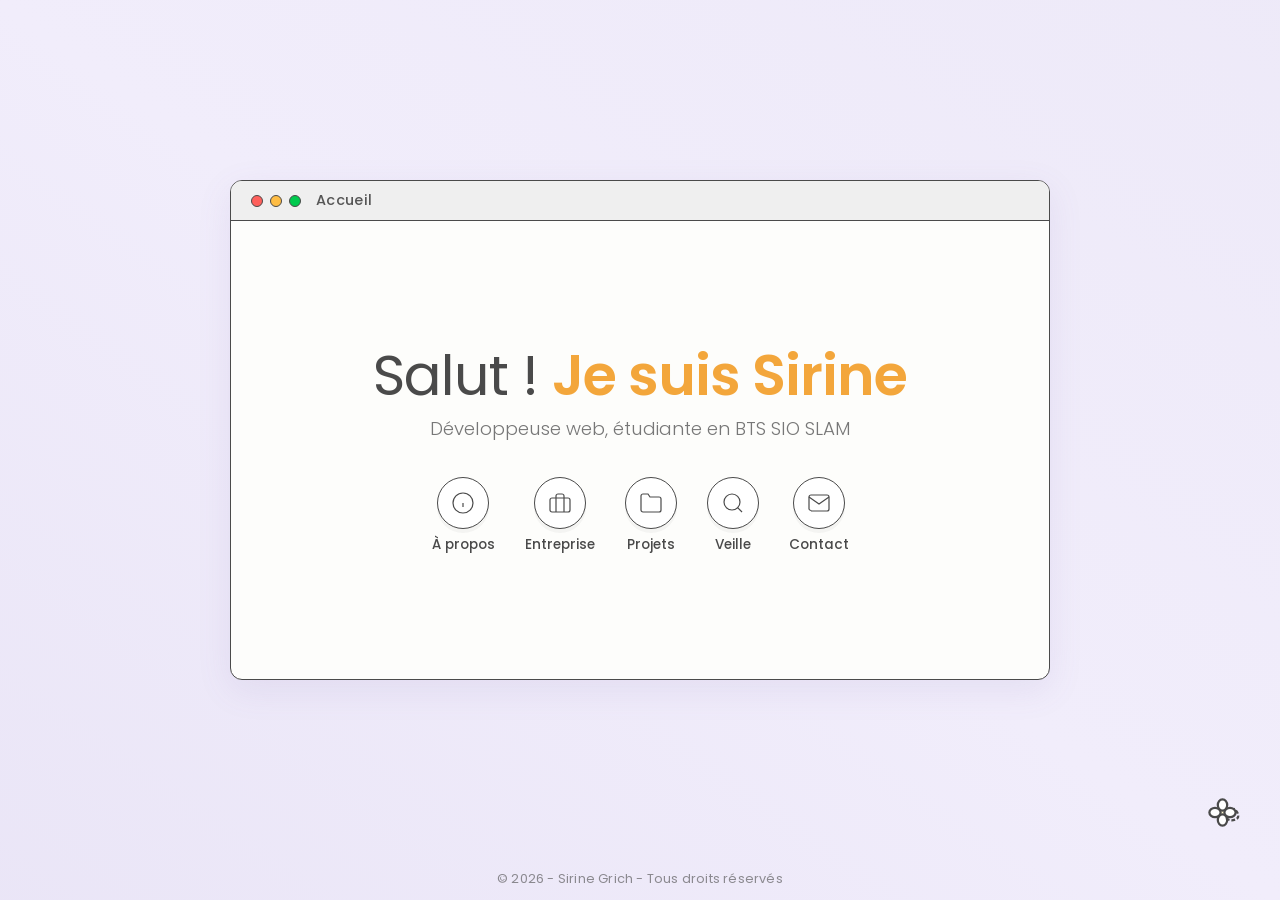
==== index.html @ 87771184 "first commit" ====
<!DOCTYPE html>
<html lang="fr">
<head>
    <meta charset="UTF-8">
    <meta name="viewport" content="width=device-width, initial-scale=1.0">
    <title>Portfolio | Sirine Grich</title>
    <link rel="stylesheet" href="style.css">
    <link rel="preconnect" href="https://fonts.googleapis.com">
    <link rel="preconnect" href="https://fonts.gstatic.com" crossorigin>
    <link href="https://fonts.googleapis.com/css2?family=Poppins:wght@300;400;500;600;700&display=swap" rel="stylesheet">
</head>
<body>

    <main class="desktop-area">
        
        <div class="macbook-window">
            
            <div class="macbook-header">
                <div class="macbook-dots">
                    <span class="dot dot-close" id="btn-close-tab" title="Fermer l'onglet"></span>
                    <span class="dot dot-minimize"></span>
                    <span class="dot dot-maximize"></span>
                </div>
                <span class="window-title" id="current-tab-title">Accueil</span>
            </div>

            <div class="window-body">
                
                <section id="content-home" class="tab-section active">
                    <div class="home-hero">
                        <h1 class="hero-main-title">Salut ! <span class="highlight">Je suis Sirine</span></h1>
                        <p class="hero-subtitle">Développeuse web, étudiante en BTS SIO SLAM</p>
                    </div>

                    <nav class="inner-menu">
                        <button class="menu-item-btn" data-tab="about" data-title="À propos">
                            <div class="icon-circle">
                                <svg viewBox="0 0 24 24" fill="none" stroke="currentColor" stroke-width="1.2"><circle cx="12" cy="12" r="10"/><line x1="12" y1="16" x2="12" y2="12"/><line x1="12" y1="8" x2="12.01" y2="8"/></svg>
                            </div>
                            <span>À propos</span>
                        </button>

                        <button class="menu-item-btn" data-tab="entreprise" data-title="Entreprise">
                            <div class="icon-circle">
                                <svg viewBox="0 0 24 24" fill="none" stroke="currentColor" stroke-width="1.2"><rect x="2" y="7" width="20" height="14" rx="2" ry="2"/><path d="M16 21V5a2 2 0 0 0-2-2h-4a2 2 0 0 0-2 2v16"/></svg>
                            </div>
                            <span>Entreprise</span>
                        </button>

                        <button class="menu-item-btn" data-tab="projets" data-title="Projets">
                            <div class="icon-circle">
                                <svg viewBox="0 0 24 24" fill="none" stroke="currentColor" stroke-width="1.2"><path d="M22 19a2 2 0 0 1-2 2H4a2 2 0 0 1-2-2V5a2 2 0 0 1 2-2h5l2 3h9a2 2 0 0 1 2 2z"/></svg>
                            </div>
                            <span>Projets</span>
                        </button>

                        <button class="menu-item-btn" data-tab="veille" data-title="Veille tech">
                            <div class="icon-circle">
                                <svg viewBox="0 0 24 24" fill="none" stroke="currentColor" stroke-width="1.2"><circle cx="11" cy="11" r="8"/><line x1="21" y1="21" x2="16.65" y2="16.65"/></svg>
                            </div>
                            <span>Veille</span>
                        </button>

                        <button class="menu-item-btn" data-tab="contact" data-title="Contact">
                            <div class="icon-circle">
                                <svg viewBox="0 0 24 24" fill="none" stroke="currentColor" stroke-width="1.2"><path d="M4 4h16c1.1 0 2 .9 2 2v12c0 1.1-.9 2-2 2H4c1.1 0-2-.9-2-2V6c0-1.1.9-2 2-2z"/><polyline points="22,6 12,13 2,6"/></svg>
                            </div>
                            <span>Contact</span>
                        </button>
                    </nav>
                </section>

                <section id="content-about" class="tab-section inner-page">
                    <div class="profile-header">
                        <div class="profile-avatar">
                            <img src="http://googleusercontent.com/image_collection/image_retrieval/6114319242508135783" alt="Sirine Grich">
                        </div>
                        <div class="profile-meta">
                            <h2 class="profile-name"><span class="highlight">Sirine</span> Grich</h2>
                            <p class="job-title">Développeuse web en alternance</p>
                            <p class="meta-info">Lyon, France</p>
                        </div>
                    </div>
                    
                    <div class="profile-text">
                        <p>Je prépare actuellement mon BTS SIO option SLAM (Solutions Logicielles et Applications Métiers). Passionnée par le développement et le design épuré, j'aime concevoir des applications web claires, modernes et performantes.</p>
                        <br>
                        <p>Depuis un an, je combine rigueur technique et créativité pour répondre aux besoins numériques de mon entreprise d'accueil, dans laquelle je développe des blocs de code sur-mesure via WordPress.</p>
                    </div>
                </section>

                <section id="content-entreprise" class="tab-section inner-page">
                    <h2>SIET Déménagement</h2>
                    <p class="meta-info">PME spécialisée dans le transport et la logistique</p>
                    <div class="custom-block">
                        <strong>Mon rôle au pôle informatique :</strong>
                        <p>Intégration au sein de l'équipe technique pour le développement, la maintenance et l'optimisation des applications internes et des plateformes web de l'entreprise.</p>
                    </div>
                </section>

                <section id="content-projets" class="tab-section inner-page">
                    <h2>Mes réalisations</h2>
                    <article class="project-box">
                        <div class="project-title-row">
                           <h3>Refonte du site institutionnel</h3>
                           <span class="loc">SIET Déménagement</span>
                        </div>
                        <div class="tags">
                            <span>WordPress</span><span>Elementor</span><span>PHP</span><span>Custom code</span>
                        </div>
                        <p>Conception et intégration de blocs de code personnalisés pour étendre les fonctionnalités d'Elementor gratuit. Utilisation de l'IA pour optimiser le refactoring des scripts PHP/CSS.</p>
                    </article>
                </section>

                <section id="content-veille" class="tab-section inner-page">
                    <h2>Veille technologique</h2>
                    <div class="custom-block">
                        <h3>L'intelligence artificielle dans le dev logiciel</h3>
                        <p>Analyse de l'impact des assistants de code IA sur les flux de travail des développeurs (génération de blocs de code, détection de bugs et automatisation des tâches répétitives).</p>
                    </div>
                </section>

                <section id="content-contact" class="tab-section inner-page">
                    <h2>Documents & Contact</h2>
                    <div class="project-box">
                        <p>Document officiel requis pour l'épreuve E4 du BTS :</p>
                        <a href="tableau-de-synthese-E4.pdf" download class="btn-dl">Télécharger le tableau de synthèse (PDF)</a>
                    </div>
                    <div class="footer-links">
                        <a href="https://linkedin.com" target="_blank">LinkedIn</a>
                        <a href="https://github.com" target="_blank">GitHub</a>
                        <a href="mailto:ton.email@exemple.com">Email</a>
                    </div>
                </section>

            </div>
        </div>

        <div class="flower-mascot">
            <svg viewBox="0 0 24 24" fill="none" stroke="#4A4A4A" stroke-width="1.2">
                <circle cx="12" cy="12" r="3" fill="#FFF8D1" />
                <path d="M12 5c-1.5 0-2.5 1.5-2.5 3s1 3 2.5 3 2.5-1.5 2.5-3-1-3-2.5-3z" fill="#FFF"/>
                <path d="M12 19c-1.5 0-2.5-1.5-2.5-3s1-3 2.5-3 2.5 1.5 2.5 3-1 3-2.5 3z" fill="#FFF"/>
                <path d="M5 12c0-1.5 1.5-2.5 3-2.5s3 1 3 2.5-1.5 2.5-3 2.5-3-1-3-2.5z" fill="#FFF"/>
                <path d="M19 12c0-1.5-1.5-2.5-3-2.5s-3 1-3 2.5 1.5 2.5 3 2.5 3-1 3-2.5z" fill="#FFF"/>
                <path d="M14 15c2 2 5 1 6 0s0-4-2-5" stroke-dasharray="2 1"/>
            </svg>
        </div>

    </main>

    <footer class="site-footer">
        <p>&copy; 2026 - Sirine Grich - Tous droits réservés</p>
    </footer>

    <script>
        // Clic sur les icônes du menu (Ouvrir un onglet)
        document.querySelectorAll('.menu-item-btn').forEach(button => {
            button.addEventListener('click', () => {
                const tabId = button.getAttribute('data-tab');
                const tabTitle = button.getAttribute('data-title');
                
                document.querySelectorAll('.tab-section').forEach(s => s.classList.remove('active'));
                document.getElementById(`content-${tabId}`).classList.add('active');
                
                document.getElementById('current-tab-title').textContent = tabTitle;
            });
        });

        // Clic sur le bouton ROUGE MacBook (Fermer l'onglet et retourner à l'accueil)
        document.getElementById('btn-close-tab').addEventListener('click', () => {
            document.querySelectorAll('.tab-section').forEach(s => s.classList.remove('active'));
            document.getElementById('content-home').classList.add('active');
            document.getElementById('current-tab-title').textContent = "Accueil";
        });
    </script>
</body>
</html>
---- style.css ----
/* ==========================================================================
   DESIGN SYSTEM : FOND ANIMÉ, POPPINS & MACBOOK WINDOW
   ========================================================================== */
:root {
    --wave-stop-1: #E3DFF2;
    --wave-stop-2: #ECE8F7;
    --wave-stop-3: #F1EDFB;
    --wave-stop-4: #DCD6EE;
    
    --line-thin: #4A4A4A;       
    --bg-window: #FDFDFB;       
    --highlight-orange: #F3A63B;
    --hover-circle: #F5F1FD;    
    
    --pastel-green: #E2F0D9;
    --pastel-yellow: #FFF9DC;

    --font-global: 'Poppins', sans-serif;
}

* {
    margin: 0;
    padding: 0;
    box-sizing: border-box;
}

html, body {
    width: 100%;
    height: 100%;
    overflow: hidden;
    font-family: var(--font-global);
    color: var(--line-thin);
    -webkit-font-smoothing: antialiased;
    
    background: linear-gradient(215deg, var(--wave-stop-1) 0%, var(--wave-stop-2) 25%, var(--wave-stop-3) 50%, var(--wave-stop-4) 100%);
    background-size: 300% 300%;
    animation: waveMovement 15s ease infinite;
}

@keyframes waveMovement {
    0% { background-position: 0% 50%; }
    50% { background-position: 100% 50%; }
    100% { background-position: 0% 50%; }
}

.desktop-area {
    width: 100%;
    height: calc(100% - 40px);
    display: flex;
    justify-content: center;
    align-items: center;
    padding: 20px;
    position: relative;
}

/* ==========================================================================
   FENÊTRE MACBOOK
   ========================================================================== */
.macbook-window {
    background-color: var(--bg-window);
    border: 1.5px solid var(--line-thin);
    border-radius: 12px;
    box-shadow: 0px 10px 35px rgba(115, 102, 163, 0.1);
    width: 100%;
    max-width: 820px; 
    height: 500px;     
    display: flex;
    flex-direction: column;
    overflow: hidden;
}

.macbook-header {
    background-color: #EFEFEF;
    border-bottom: 1.5px solid var(--line-thin);
    padding: 10px 20px;
    display: flex;
    align-items: center;
    height: 40px;
    gap: 15px; /* Sépare les points du titre */
}

/* Les fameux boutons MacBook */
.macbook-dots {
    display: flex;
    gap: 7px;
}

.dot {
    width: 12px;
    height: 12px;
    border-radius: 50%;
    border: 1px solid var(--line-thin);
}

.dot-close { 
    background-color: #FF605C; 
    cursor: pointer; /* Curseur clic pour indiquer que ça ferme l'onglet */
}
.dot-close:hover {
    filter: brightness(0.8);
}
.dot-minimize { background-color: #FFBD44; }
.dot-maximize { background-color: #00CA4E; }

.window-title {
    font-size: 0.9rem;
    font-weight: 500;
    color: #555555;
    letter-spacing: 0.3px;
}

.window-body {
    flex: 1;
    position: relative;
    overflow: hidden;
}

/* ==========================================================================
   ÉCRAN D'ACCUEIL
   ========================================================================== */
#content-home {
    flex-direction: column;
    justify-content: center;
    align-items: center;
    height: 100%;
    padding: 40px; 
    text-align: center;
}

.home-hero { margin-bottom: 35px; }

.hero-main-title {
    font-size: 3.5rem; 
    font-weight: 400;
    letter-spacing: -1px;
    line-height: 1.1;
    color: var(--line-thin);
}

.highlight {
    color: var(--highlight-orange); 
    font-weight: 600;
}

.hero-subtitle {
    font-size: 1.15rem; 
    color: #777777;
    font-weight: 300;
    margin-top: 8px;
}

.inner-menu {
    display: flex;
    gap: 30px;
}

.menu-item-btn {
    background: none;
    border: none;
    cursor: pointer;
    display: flex;
    flex-direction: column;
    align-items: center;
    color: var(--line-thin);
    font-family: var(--font-global);
    font-size: 0.85rem;
    font-weight: 500;
}

.icon-circle {
    width: 52px;
    height: 52px;
    border-radius: 50%;
    border: 1.5px solid var(--line-thin);
    display: flex;
    align-items: center;
    justify-content: center;
    margin-bottom: 6px;
    background-color: #ffffff;
    box-shadow: 0px 4px 0px rgba(80, 80, 80, 0.05);
    transition: all 0.2s cubic-bezier(0.4, 0, 0.2, 1);
}

.menu-item-btn svg {
    width: 24px;
    height: 24px;
}

.menu-item-btn:hover .icon-circle {
    background-color: var(--hover-circle);
    transform: translateY(-4px);
    box-shadow: 0px 6px 0px rgba(114, 102, 163, 0.15);
}

/* ==========================================================================
   PAGES INTERNES ET SCROLLBAR
   ========================================================================== */
.inner-page {
    width: 100%;
    height: 100%;
    padding: 35px 40px;
    
    /* Permet de scroller le contenu */
    overflow-y: auto; 
    
    /* Design de la petite barre de scroll (Firefox) */
    scrollbar-width: thin;
    scrollbar-color: #C1C1C1 transparent;
}

/* Design de la petite barre de scroll (Chrome/Edge/Safari) */
.inner-page::-webkit-scrollbar {
    width: 6px;
}
.inner-page::-webkit-scrollbar-track {
    background: transparent;
}
.inner-page::-webkit-scrollbar-thumb {
    background-color: #C1C1C1;
    border-radius: 10px;
}

/* Typographie interne */
.inner-page h2 {
    font-size: 1.5rem;
    font-weight: 600;
    margin-bottom: 15px;
    letter-spacing: -0.5px;
}

.inner-page p {
    font-size: 0.95rem;
    line-height: 1.6;
    color: var(--line-thin);
}

/* ==========================================================================
   NOUVEAU DESIGN : SECTION "À PROPOS" (Photo + Texte)
   ========================================================================== */
.profile-header {
    display: flex;
    align-items: center;
    gap: 25px;
    margin-bottom: 25px;
}

/* L'avatar parfaitement rond sans bordure blanche */
.profile-avatar {
    width: 110px;
    height: 110px;
    border-radius: 50%;
    border: 1.5px solid var(--line-thin);
    overflow: hidden; /* Coupe tout ce qui dépasse du cercle */
    flex-shrink: 0;
    background-color: var(--bg-window);
}

.profile-avatar img {
    width: 100%;
    height: 100%;
    object-fit: cover; /* L'image remplit tout le cercle, adieu le blanc ! */
    display: block;
}

.profile-name {
    font-size: 1.8rem;
    font-weight: 500;
    color: var(--line-thin); /* Nom en gris */
    margin-bottom: 2px;
}

.profile-name .highlight {
    color: var(--highlight-orange); /* Prénom en orange */
    font-weight: 600;
}

.job-title {
    font-size: 1.05rem;
    font-weight: 500;
    color: var(--line-thin);
}

.meta-info {
    font-size: 0.9rem;
    color: #888888;
}

/* ==========================================================================
   STYLES DES BLOCS ET PROJETS
   ========================================================================== */
.custom-block {
    border: 1.5px solid var(--line-thin);
    border-radius: 8px;
    padding: 15px;
    background-color: var(--pastel-green);
    margin-top: 15px;
}

.project-box {
    border: 1.5px solid var(--line-thin);
    border-radius: 8px;
    padding: 20px;
    background-color: #ffffff;
    margin-top: 15px;
}

.project-title-row {
    display: flex;
    justify-content: space-between;
    font-weight: 600;
    margin-bottom: 8px;
}

.tags {
    margin-bottom: 12px;
}

.tags span {
    display: inline-block;
    font-size: 0.75rem;
    background-color: #F0F0F0;
    border: 1px solid var(--line-thin);
    padding: 2px 8px;
    border-radius: 4px;
    margin-right: 6px;
}

.btn-dl {
    display: inline-block;
    text-decoration: none;
    font-size: 0.85rem;
    font-weight: 600;
    color: var(--line-thin);
    background-color: var(--pastel-yellow);
    border: 1.5px solid var(--line-thin);
    padding: 10px 20px;
    border-radius: 8px;
    margin-top: 15px;
}

.footer-links {
    margin-top: 30px;
    display: flex;
    gap: 20px;
}

.footer-links a {
    color: var(--line-thin);
    font-size: 0.9rem;
}

/* ==========================================================================
   MASCOTTE FLOWER ANIMÉE
   ========================================================================== */
.flower-mascot {
    position: absolute;
    bottom: 25px;
    right: 35px;
    width: 45px;
    height: 45px;
    animation: floatMascot 3s ease-in-out infinite;
}

@keyframes floatMascot {
    0% { transform: translateY(0px); }
    50% { transform: translateY(-6px); }
    100% { transform: translateY(0px); }
}

/* ==========================================================================
   FOOTER LÉGAL DISCRET
   ========================================================================== */
.site-footer {
    position: absolute;
    bottom: 12px;
    width: 100%;
    text-align: center;
    font-size: 0.8rem;
    font-weight: 400;
    letter-spacing: 0.2px;
    color: var(--line-thin);
    opacity: 0.6;
}

/* ==========================================================================
   GESTION DES ONGLETS ACTIFS
   ========================================================================== */
.tab-section {
    display: none !important; 
}
.inner-page.active {
    display: block !important; 
}
#content-home.active {
    display: flex !important; 
}
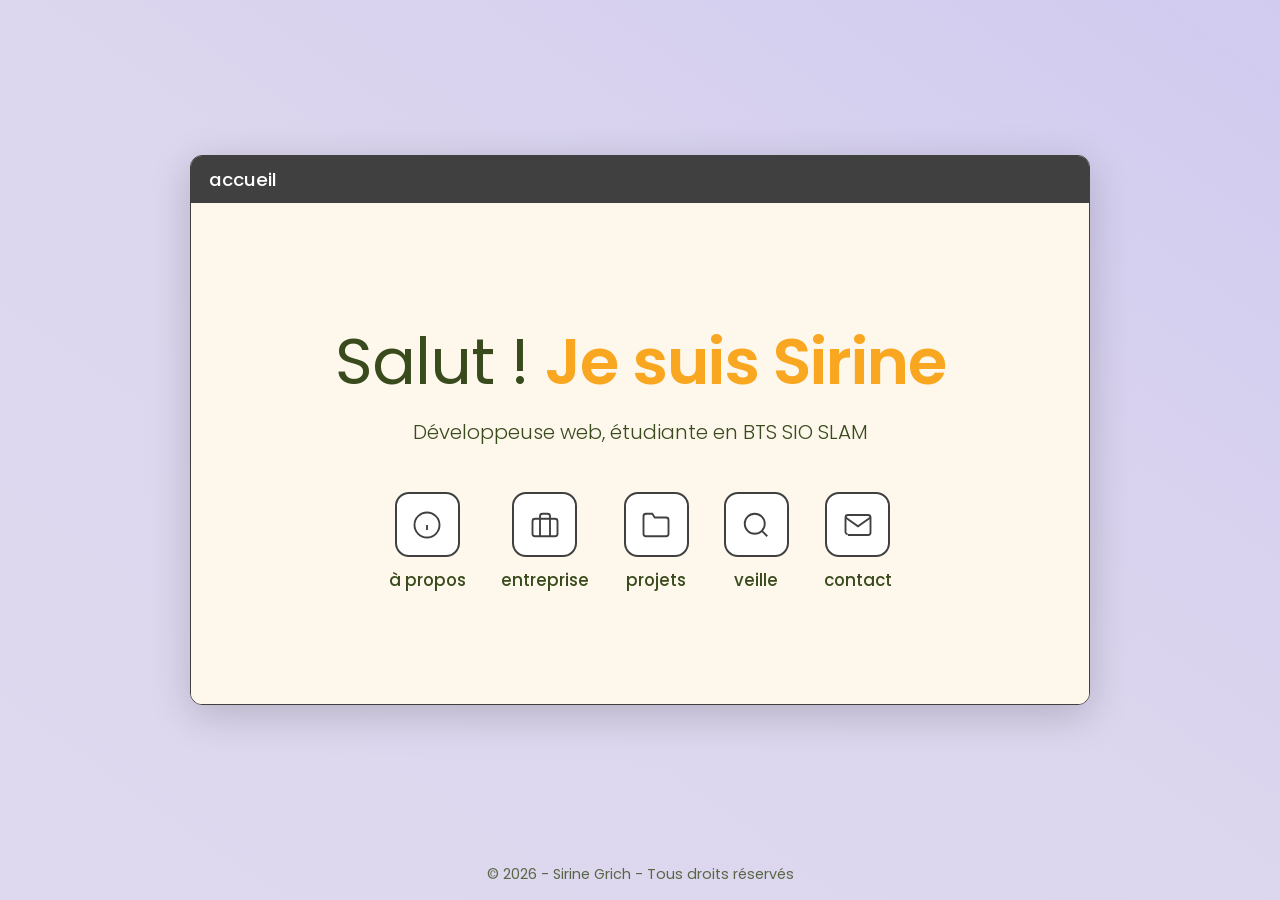
==== commit c51501c5: "Mise à jour de la veille, des projets et de la page à propos" ====
--- a/index.html
+++ b/index.html
@@ -13,138 +13,262 @@
 
     <main class="desktop-area">
         
-        <div class="macbook-window">
+        <div class="os-window home-window">
+            <div class="os-header">
+                <span class="window-title">accueil</span>
+            </div>
             
-            <div class="macbook-header">
-                <div class="macbook-dots">
-                    <span class="dot dot-close" id="btn-close-tab" title="Fermer l'onglet"></span>
-                    <span class="dot dot-minimize"></span>
-                    <span class="dot dot-maximize"></span>
-                </div>
-                <span class="window-title" id="current-tab-title">Accueil</span>
-            </div>
-
-            <div class="window-body">
-                
-                <section id="content-home" class="tab-section active">
-                    <div class="home-hero">
-                        <h1 class="hero-main-title">Salut ! <span class="highlight">Je suis Sirine</span></h1>
-                        <p class="hero-subtitle">Développeuse web, étudiante en BTS SIO SLAM</p>
-                    </div>
-
-                    <nav class="inner-menu">
-                        <button class="menu-item-btn" data-tab="about" data-title="À propos">
-                            <div class="icon-circle">
-                                <svg viewBox="0 0 24 24" fill="none" stroke="currentColor" stroke-width="1.2"><circle cx="12" cy="12" r="10"/><line x1="12" y1="16" x2="12" y2="12"/><line x1="12" y1="8" x2="12.01" y2="8"/></svg>
+            <div class="window-body home-body">
+                <div class="home-hero">
+                    <h1 class="hero-main-title">Salut ! <span class="highlight">Je suis Sirine</span></h1>
+                    <p class="hero-subtitle">Développeuse web, étudiante en BTS SIO SLAM</p>
+                </div>
+
+                <nav class="inner-menu">
+                    <button class="menu-item-btn" data-target="window-about">
+                        <div class="icon-circle">
+                            <svg viewBox="0 0 24 24" fill="none" stroke="currentColor" stroke-width="1.5"><circle cx="12" cy="12" r="10"/><line x1="12" y1="16" x2="12" y2="12"/><line x1="12" y1="8" x2="12.01" y2="8"/></svg>
+                        </div>
+                        <span>à propos</span>
+                    </button>
+                    <button class="menu-item-btn" data-target="window-entreprise">
+                        <div class="icon-circle">
+                            <svg viewBox="0 0 24 24" fill="none" stroke="currentColor" stroke-width="1.5"><rect x="2" y="7" width="20" height="14" rx="2" ry="2"/><path d="M16 21V5a2 2 0 0 0-2-2h-4a2 2 0 0 0-2 2v16"/></svg>
+                        </div>
+                        <span>entreprise</span>
+                    </button>
+                    <button class="menu-item-btn" data-target="window-projets">
+                        <div class="icon-circle">
+                            <svg viewBox="0 0 24 24" fill="none" stroke="currentColor" stroke-width="1.5"><path d="M22 19a2 2 0 0 1-2 2H4a2 2 0 0 1-2-2V5a2 2 0 0 1 2-2h5l2 3h9a2 2 0 0 1 2 2z"/></svg>
+                        </div>
+                        <span>projets</span>
+                    </button>
+                    <button class="menu-item-btn" data-target="window-veille">
+                        <div class="icon-circle">
+                            <svg viewBox="0 0 24 24" fill="none" stroke="currentColor" stroke-width="1.5"><circle cx="11" cy="11" r="8"/><line x1="21" y1="21" x2="16.65" y2="16.65"/></svg>
+                        </div>
+                        <span>veille</span>
+                    </button>
+                    <button class="menu-item-btn" data-target="window-contact">
+                        <div class="icon-circle">
+                            <svg viewBox="0 0 24 24" fill="none" stroke="currentColor" stroke-width="1.5"><path d="M4 4h16c1.1 0 2 .9 2 2v12c0 1.1-.9 2-2 2H4c1.1 0-2-.9-2-2V6c0-1.1.9-2 2-2z"/><polyline points="22,6 12,13 2,6"/></svg>
+                        </div>
+                        <span>contact</span>
+                    </button>
+                </nav>
+            </div>
+        </div>
+
+        <div class="os-window popup-window" id="window-about">
+            <div class="os-header">
+                <span class="window-title">à propos</span>
+                <span class="btn-close">[x]</span>
+            </div>
+            <div class="window-body inner-page">
+                <div class="about-layout">
+                    <div class="profile-meta">
+                        <h2 class="profile-name"><span class="highlight">Sirine Grich</span></h2>
+                        <p class="job-title">Développeuse web en alternance</p>
+                        <p class="meta-info">SIET Déménagement</p>
+                    </div>
+                </div>
+                
+                <div class="profile-text">
+                    <p>Je suis actuellement en BTS SIO (Solutions Logicielles et Applications Métiers) option SLAM. Passionnée par le développement et le design épuré, j'aime concevoir des applications web claires, modernes et performantes. Depuis un an, je combine rigueur technique et créativité pour répondre aux besoins numériques de mon entreprise d'accueil. J'accompagne la digitalisation de leurs services en créant des interfaces intuitives et en optimisant leur architecture système, avec l'ambition de fournir des outils toujours plus fiables aux utilisateurs.</p>
+                </div>
+
+                <div class="parcours-section">
+                    <h3>Mon parcours</h3>
+                    <ul class="timeline">
+                        <li>
+                            <span class="date">Sept. 2025</span>
+                            <div class="details">
+                                <strong>BTS SIO option SLAM</strong>
+                                <span>Nexa Campus Lyon | Ecole tech et digital</span>
                             </div>
-                            <span>À propos</span>
-                        </button>
-
-                        <button class="menu-item-btn" data-tab="entreprise" data-title="Entreprise">
-                            <div class="icon-circle">
-                                <svg viewBox="0 0 24 24" fill="none" stroke="currentColor" stroke-width="1.2"><rect x="2" y="7" width="20" height="14" rx="2" ry="2"/><path d="M16 21V5a2 2 0 0 0-2-2h-4a2 2 0 0 0-2 2v16"/></svg>
+                        </li>
+                        <li>
+                            <span class="date">2020 - 2024</span>
+                            <div class="details">
+                                <strong>Licence droit (L2)</strong>
+                                <span>Université Jean-Moulin Lyon 3</span>
                             </div>
-                            <span>Entreprise</span>
-                        </button>
-
-                        <button class="menu-item-btn" data-tab="projets" data-title="Projets">
-                            <div class="icon-circle">
-                                <svg viewBox="0 0 24 24" fill="none" stroke="currentColor" stroke-width="1.2"><path d="M22 19a2 2 0 0 1-2 2H4a2 2 0 0 1-2-2V5a2 2 0 0 1 2-2h5l2 3h9a2 2 0 0 1 2 2z"/></svg>
+                        </li>
+                        <li>
+                            <span class="date">2019 - 2020</span>
+                            <div class="details">
+                                <strong>Licence biologie (L1)</strong>
+                                <span>Université Claude Bernard Lyon 1</span>
                             </div>
-                            <span>Projets</span>
-                        </button>
-
-                        <button class="menu-item-btn" data-tab="veille" data-title="Veille tech">
-                            <div class="icon-circle">
-                                <svg viewBox="0 0 24 24" fill="none" stroke="currentColor" stroke-width="1.2"><circle cx="11" cy="11" r="8"/><line x1="21" y1="21" x2="16.65" y2="16.65"/></svg>
+                        </li>
+                        <li>
+                            <span class="date">2019</span>
+                            <div class="details">
+                                <strong>Baccalauréat scientifique option SVT</strong>
+                                <span>Lycée Lacassagne</span>
                             </div>
-                            <span>Veille</span>
-                        </button>
-
-                        <button class="menu-item-btn" data-tab="contact" data-title="Contact">
-                            <div class="icon-circle">
-                                <svg viewBox="0 0 24 24" fill="none" stroke="currentColor" stroke-width="1.2"><path d="M4 4h16c1.1 0 2 .9 2 2v12c0 1.1-.9 2-2 2H4c1.1 0-2-.9-2-2V6c0-1.1.9-2 2-2z"/><polyline points="22,6 12,13 2,6"/></svg>
-                            </div>
-                            <span>Contact</span>
-                        </button>
-                    </nav>
-                </section>
-
-                <section id="content-about" class="tab-section inner-page">
-                    <div class="profile-header">
-                        <div class="profile-avatar">
-                            <img src="http://googleusercontent.com/image_collection/image_retrieval/6114319242508135783" alt="Sirine Grich">
-                        </div>
-                        <div class="profile-meta">
-                            <h2 class="profile-name"><span class="highlight">Sirine</span> Grich</h2>
-                            <p class="job-title">Développeuse web en alternance</p>
-                            <p class="meta-info">Lyon, France</p>
-                        </div>
-                    </div>
-                    
-                    <div class="profile-text">
-                        <p>Je prépare actuellement mon BTS SIO option SLAM (Solutions Logicielles et Applications Métiers). Passionnée par le développement et le design épuré, j'aime concevoir des applications web claires, modernes et performantes.</p>
-                        <br>
-                        <p>Depuis un an, je combine rigueur technique et créativité pour répondre aux besoins numériques de mon entreprise d'accueil, dans laquelle je développe des blocs de code sur-mesure via WordPress.</p>
-                    </div>
-                </section>
-
-                <section id="content-entreprise" class="tab-section inner-page">
-                    <h2>SIET Déménagement</h2>
-                    <p class="meta-info">PME spécialisée dans le transport et la logistique</p>
-                    <div class="custom-block">
-                        <strong>Mon rôle au pôle informatique :</strong>
-                        <p>Intégration au sein de l'équipe technique pour le développement, la maintenance et l'optimisation des applications internes et des plateformes web de l'entreprise.</p>
-                    </div>
-                </section>
-
-                <section id="content-projets" class="tab-section inner-page">
-                    <h2>Mes réalisations</h2>
-                    <article class="project-box">
-                        <div class="project-title-row">
-                           <h3>Refonte du site institutionnel</h3>
-                           <span class="loc">SIET Déménagement</span>
-                        </div>
+                        </li>
+                    </ul>
+                </div>
+            </div>
+        </div>
+
+        <div class="os-window popup-window" id="window-entreprise">
+            <div class="os-header">
+                <span class="window-title">entreprise</span>
+                <span class="btn-close">[x]</span>
+            </div>
+            <div class="window-body inner-page">
+                <h2>SIET Déménagement</h2>
+                <p class="meta-info">PME spécialisée dans le transport et la logistique</p>
+                
+                <div class="custom-block">
+                    <strong>Refonte web sur-mesure</strong>
+                    <p>Je refais totalement leur site internet via WordPress. Au lieu d'utiliser des modèles classiques, je code des blocs personnalisés pour répondre exactement à leur charte graphique et à leurs besoins spécifiques en termes d'expérience utilisateur.</p>
+                </div>
+
+                <div class="custom-block">
+                    <strong>Optimisation matérielle et réseau</strong>
+                    <p>J'ai mis à jour et réorganisé l'ensemble du parc informatique. J'ai notamment installé de nouveaux disques durs internes sur les postes de travail afin d'optimiser le stockage, la sécurité et la vitesse de traitement des données de l'entreprise.</p>
+                </div>
+
+                <div class="custom-block">
+                    <strong>Développement de base de données (Mission SLAM)</strong>
+                    <p>Afin de faciliter la gestion des devis, j'ai modélisé et mis en place une base de données relationnelle interne. Cet outil permet aux équipes commerciales de retrouver rapidement les informations clients et l'historique des interventions.</p>
+                </div>
+            </div>
+        </div>
+
+        <div class="os-window popup-window" id="window-projets">
+            <div class="os-header">
+                <span class="window-title">projets</span>
+                <span class="btn-close">[x]</span>
+            </div>
+            <div class="window-body inner-page">
+                <h2>Mes réalisations</h2>
+                
+                <article class="project-box">
+                    <div class="project-title-row">
+                       <h3>Laboratoire GSB (Galaxy Swiss Bourdin)</h3>
+                       <span class="meta-info">Projet de Référentiel</span>
+                    </div>
+                    <div class="tags">
+                        <span>C#</span><span>PHP</span><span>MVC</span><span>MySQL</span>
+                    </div>
+                    <p>Développement de l'application de gestion des frais de visite pour les délégués médicaux du laboratoire. Implémentation des règles métiers complexes, modélisation de la base de données relationnelle et sécurisation des accès.</p>
+                </article>
+
+                <article class="project-box">
+                    <div class="project-title-row">
+                       <h3>Quiz Interactif type Kahoot</h3>
+                       <span class="meta-info">Application Bureau</span>
+                    </div>
+                    <div class="tags">
+                        <span>C#</span><span>.NET</span><span>SQL Server</span><span>UI/UX</span>
+                    </div>
+                    <p>Conception et développement d'une application applicative de quiz dynamique inspirée de Kahoot. Prise en charge complète des sessions de questions, calcul des scores en temps réel et affichage du tableau de classement.</p>
+                </article>
+
+                <article class="project-box">
+                    <div class="project-title-row">
+                       <h3>Refonte du site institutionnel</h3>
+                       <span class="meta-info">SIET Déménagement</span>
+                    </div>
+                    <div class="tags">
+                        <span>WordPress</span><span>PHP</span><span>Elementor</span><span>Custom Code</span>
+                    </div>
+                    <p>Conception et intégration de blocs de code personnalisés pour étendre les fonctionnalités d'Elementor gratuit. Utilisation de l'IA pour optimiser le refactoring des scripts et garantir un code propre.</p>
+                </article>
+            </div>
+        </div>
+
+        <div class="os-window popup-window" id="window-veille">
+            <div class="os-header">
+                <span class="window-title">veille</span>
+                <span class="btn-close">[x]</span>
+            </div>
+            <div class="window-body inner-page">
+                <h2>Veille technologique</h2>
+                <p>Dans le cadre de mon BTS SIO, j'effectue une veille constante sur l'évolution des outils de développement pour rester à la pointe des nouvelles technologies.</p>
+                
+                <div class="custom-block">
+                    <h3>Thème : L'IA au service de la productivité du développeur</h3>
+                    <p>J'analyse l'intégration de l'IA dans les IDE (GitHub Copilot, Cursor, ChatGPT) : automatisation des blocs répétitifs, aide au débuggage et refactoring de scripts complexes.</p>
+                </div>
+
+                <div class="veille-articles">
+                    <article class="veille-card">
+                        <div class="card-meta">
+                            <span>Mai 2026</span>
+                            <span>Source : Geeek</span>
+                        </div>
+                        <h4>Le bouleversement économique de GitHub Copilot</h4>
+                        <p>GitHub Copilot bascule sur une facturation à l'usage par tokens, les sessions de code agentiques devenant trop coûteuses en ressources serveurs.</p>
                         <div class="tags">
-                            <span>WordPress</span><span>Elementor</span><span>PHP</span><span>Custom code</span>
-                        </div>
-                        <p>Conception et intégration de blocs de code personnalisés pour étendre les fonctionnalités d'Elementor gratuit. Utilisation de l'IA pour optimiser le refactoring des scripts PHP/CSS.</p>
+                            <span>IA</span><span>Business</span>
+                        </div>
+                        <a href="https://www.geeek.org/github-copilot-facturation-token-ai-credits-2026/" target="_blank" class="btn-read">découvrir l'article</a>
                     </article>
-                </section>
-
-                <section id="content-veille" class="tab-section inner-page">
-                    <h2>Veille technologique</h2>
-                    <div class="custom-block">
-                        <h3>L'intelligence artificielle dans le dev logiciel</h3>
-                        <p>Analyse de l'impact des assistants de code IA sur les flux de travail des développeurs (génération de blocs de code, détection de bugs et automatisation des tâches répétitives).</p>
-                    </div>
-                </section>
-
-                <section id="content-contact" class="tab-section inner-page">
-                    <h2>Documents & Contact</h2>
-                    <div class="project-box">
-                        <p>Document officiel requis pour l'épreuve E4 du BTS :</p>
-                        <a href="tableau-de-synthese-E4.pdf" download class="btn-dl">Télécharger le tableau de synthèse (PDF)</a>
-                    </div>
-                    <div class="footer-links">
-                        <a href="https://linkedin.com" target="_blank">LinkedIn</a>
-                        <a href="https://github.com" target="_blank">GitHub</a>
-                        <a href="mailto:ton.email@exemple.com">Email</a>
-                    </div>
-                </section>
-
-            </div>
-        </div>
-
-        <div class="flower-mascot">
-            <svg viewBox="0 0 24 24" fill="none" stroke="#4A4A4A" stroke-width="1.2">
-                <circle cx="12" cy="12" r="3" fill="#FFF8D1" />
-                <path d="M12 5c-1.5 0-2.5 1.5-2.5 3s1 3 2.5 3 2.5-1.5 2.5-3-1-3-2.5-3z" fill="#FFF"/>
-                <path d="M12 19c-1.5 0-2.5-1.5-2.5-3s1-3 2.5-3 2.5 1.5 2.5 3-1 3-2.5 3z" fill="#FFF"/>
-                <path d="M5 12c0-1.5 1.5-2.5 3-2.5s3 1 3 2.5-1.5 2.5-3 2.5-3-1-3-2.5z" fill="#FFF"/>
-                <path d="M19 12c0-1.5-1.5-2.5-3-2.5s-3 1-3 2.5 1.5 2.5 3 2.5 3-1 3-2.5z" fill="#FFF"/>
-                <path d="M14 15c2 2 5 1 6 0s0-4-2-5" stroke-dasharray="2 1"/>
-            </svg>
+
+                    <article class="veille-card">
+                        <div class="card-meta">
+                            <span>Mai 2026</span>
+                            <span>Source : Global Security Mag</span>
+                        </div>
+                        <h4>Les risques de sécurité avec Cursor IDE</h4>
+                        <p>Cursor est devenu l'IDE IA le plus utilisé, mais un rapport met en garde : l'accès global au code peut exposer les développeurs à des cyberattaques sophistiquées.</p>
+                        <div class="tags">
+                            <span>Cybersécurité</span><span>IA</span>
+                        </div>
+                        <a href="https://www.globalsecuritymag.fr/proofpoint-cursor-ide-expose-les-developpeurs-a-des-cyberattaques-sophistiquees.html" target="_blank" class="btn-read">découvrir l'article</a>
+                    </article>
+
+                    <article class="veille-card">
+                        <div class="card-meta">
+                            <span>Mai 2026</span>
+                            <span>Source : Decodeur IA</span>
+                        </div>
+                        <h4>Bilan 2026 : l'IA génère 41% du code mondial</h4>
+                        <p>Un panorama complet expliquant que 41% du code mondial est généré par l'IA, mais que 45% contient des vulnérabilités, rendant la revue de code humaine indispensable.</p>
+                        <div class="tags">
+                            <span>IA</span><span>Productivité</span>
+                        </div>
+                        <a href="https://www.decodeur-ia.com/articles/outils-ia-developpeurs-panorama-2026/" target="_blank" class="btn-read">découvrir l'article</a>
+                    </article>
+                </div>
+
+                <div class="curation-tools">
+                    <h3>Outils de curation</h3>
+                    <p>Pour mener à bien cette veille, j'utilise principalement <strong class="tool-name">Feedly</strong> pour agréger les flux RSS et <strong class="tool-name">Notion</strong> pour classer et synthétiser les articles pertinents.</p>
+                </div>
+            </div>
+        </div>
+
+        <div class="os-window popup-window" id="window-contact">
+            <div class="os-header">
+                <span class="window-title">contact</span>
+                <span class="btn-close">[x]</span>
+            </div>
+            <div class="window-body inner-page">
+                <h2>Me contacter</h2>
+                <p style="margin-bottom: 20px;">N'hésitez pas à consulter mon profil GitHub ou à m'envoyer un email pour toute question ou opportunité.</p>
+                
+                <div class="footer-links">
+                    <a href="https://github.com/Sirine25vps" target="_blank">
+                        <svg viewBox="0 0 24 24" fill="none" stroke="currentColor" stroke-width="2" style="width:18px; margin-right:5px; vertical-align:middle;"><path d="M9 19c-5 1.5-5-2.5-7-3m14 6v-3.87a3.37 3.37 0 0 0-.94-2.61c3.14-.35 6.44-1.54 6.44-7A5.44 5.44 0 0 0 20 4.77 5.07 5.07 0 0 0 19.91 1S18.73.65 16 2.48a13.38 13.38 0 0 0-7 0C6.27.65 5.09 1 5.09 1A5.07 5.07 0 0 0 5 4.77a5.44 5.44 0 0 0-1.5 3.78c0 5.42 3.3 6.61 6.44 7A3.37 3.37 0 0 0 9 18.13V22"/></svg>
+                        GitHub
+                    </a>
+                    <a href="mailto:gr.sirine23@gmail.com">
+                        <svg viewBox="0 0 24 24" fill="none" stroke="currentColor" stroke-width="2" style="width:18px; margin-right:5px; vertical-align:middle;"><path d="M4 4h16c1.1 0 2 .9 2 2v12c0 1.1-.9 2-2 2H4c1.1 0-2-.9-2-2V6c0-1.1.9-2 2-2z"/><polyline points="22,6 12,13 2,6"/></svg>
+                        gr.sirine23@gmail.com
+                    </a>
+                </div>
+
+                <div class="project-box" style="margin-top: 40px;">
+                    <p>Document officiel requis pour l'épreuve E4 du BTS :</p>
+                    <a href="tableau-de-synthese-E4.pdf" download class="btn-dl">Télécharger le tableau E4 (PDF)</a>
+                </div>
+            </div>
         </div>
 
     </main>
@@ -154,24 +278,29 @@
     </footer>
 
     <script>
-        // Clic sur les icônes du menu (Ouvrir un onglet)
+        let zIndexCounter = 10;
+
         document.querySelectorAll('.menu-item-btn').forEach(button => {
             button.addEventListener('click', () => {
-                const tabId = button.getAttribute('data-tab');
-                const tabTitle = button.getAttribute('data-title');
-                
-                document.querySelectorAll('.tab-section').forEach(s => s.classList.remove('active'));
-                document.getElementById(`content-${tabId}`).classList.add('active');
-                
-                document.getElementById('current-tab-title').textContent = tabTitle;
+                const targetId = button.getAttribute('data-target');
+                const popup = document.getElementById(targetId);
+                popup.classList.add('active');
+                zIndexCounter++;
+                popup.style.zIndex = zIndexCounter;
             });
         });
 
-        // Clic sur le bouton ROUGE MacBook (Fermer l'onglet et retourner à l'accueil)
-        document.getElementById('btn-close-tab').addEventListener('click', () => {
-            document.querySelectorAll('.tab-section').forEach(s => s.classList.remove('active'));
-            document.getElementById('content-home').classList.add('active');
-            document.getElementById('current-tab-title').textContent = "Accueil";
+        document.querySelectorAll('.btn-close').forEach(btn => {
+            btn.addEventListener('click', (e) => {
+                e.target.closest('.popup-window').classList.remove('active');
+            });
+        });
+
+        document.querySelectorAll('.popup-window').forEach(window => {
+            window.addEventListener('mousedown', () => {
+                zIndexCounter++;
+                window.style.zIndex = zIndexCounter;
+            });
         });
     </script>
 </body>
--- a/style.css
+++ b/style.css
@@ -1,21 +1,17 @@
 /* ==========================================================================
-   DESIGN SYSTEM : FOND ANIMÉ, POPPINS & MACBOOK WINDOW
+   PALETTE DE COULEURS SIRINE
    ========================================================================== */
 :root {
-    --wave-stop-1: #E3DFF2;
-    --wave-stop-2: #ECE8F7;
-    --wave-stop-3: #F1EDFB;
-    --wave-stop-4: #DCD6EE;
+    --text-dark: #394B1D;       
+    --accent-olive: #959725;    
+    --bg-creme: #FEF7EB;        
+    --highlight: #F9A620;       
+    --tag-pink: #FA8E9E;        
     
-    --line-thin: #4A4A4A;       
-    --bg-window: #FDFDFB;       
-    --highlight-orange: #F3A63B;
-    --hover-circle: #F5F1FD;    
-    
-    --pastel-green: #E2F0D9;
-    --pastel-yellow: #FFF9DC;
-
-    --font-global: 'Poppins', sans-serif;
+    --header-dark: #404040;     
+    --wave-1: #BAB7F4;          
+    --wave-2: #DCD6EE;
+    --wave-3: #E3DFF2;
 }
 
 * {
@@ -28,11 +24,11 @@
     width: 100%;
     height: 100%;
     overflow: hidden;
-    font-family: var(--font-global);
-    color: var(--line-thin);
+    font-family: 'Poppins', sans-serif;
+    color: var(--text-dark);
     -webkit-font-smoothing: antialiased;
     
-    background: linear-gradient(215deg, var(--wave-stop-1) 0%, var(--wave-stop-2) 25%, var(--wave-stop-3) 50%, var(--wave-stop-4) 100%);
+    background: linear-gradient(215deg, var(--wave-1) 0%, var(--wave-2) 50%, var(--wave-3) 100%);
     background-size: 300% 300%;
     animation: waveMovement 15s ease infinite;
 }
@@ -49,109 +45,95 @@
     display: flex;
     justify-content: center;
     align-items: center;
-    padding: 20px;
     position: relative;
 }
 
 /* ==========================================================================
-   FENÊTRE MACBOOK
-   ========================================================================== */
-.macbook-window {
-    background-color: var(--bg-window);
-    border: 1.5px solid var(--line-thin);
-    border-radius: 12px;
-    box-shadow: 0px 10px 35px rgba(115, 102, 163, 0.1);
-    width: 100%;
-    max-width: 820px; 
-    height: 500px;     
+   STYLE DES FENÊTRES (Taille et bords augmentés)
+   ========================================================================== */
+.os-window {
+    background-color: var(--bg-creme);
+    border: 1.5px solid var(--header-dark);
+    border-radius: 12px; 
+    box-shadow: 0px 10px 40px rgba(0, 0, 0, 0.18);
     display: flex;
     flex-direction: column;
     overflow: hidden;
 }
 
-.macbook-header {
-    background-color: #EFEFEF;
-    border-bottom: 1.5px solid var(--line-thin);
-    padding: 10px 20px;
-    display: flex;
-    align-items: center;
-    height: 40px;
-    gap: 15px; /* Sépare les points du titre */
-}
-
-/* Les fameux boutons MacBook */
-.macbook-dots {
-    display: flex;
-    gap: 7px;
-}
-
-.dot {
-    width: 12px;
-    height: 12px;
-    border-radius: 50%;
-    border: 1px solid var(--line-thin);
-}
-
-.dot-close { 
-    background-color: #FF605C; 
-    cursor: pointer; /* Curseur clic pour indiquer que ça ferme l'onglet */
-}
-.dot-close:hover {
-    filter: brightness(0.8);
-}
-.dot-minimize { background-color: #FFBD44; }
-.dot-maximize { background-color: #00CA4E; }
+.os-header {
+    background-color: var(--header-dark);
+    color: #FFFFFF;
+    padding: 10px 18px;
+    display: flex;
+    justify-content: space-between;
+    align-items: center;
+}
 
 .window-title {
-    font-size: 0.9rem;
+    font-family: 'Poppins', sans-serif;
+    font-size: 1.15rem; 
     font-weight: 500;
-    color: #555555;
-    letter-spacing: 0.3px;
+    text-transform: lowercase;
+}
+
+.btn-close {
+    font-family: monospace;
+    font-size: 1.3rem;
+    cursor: pointer;
+    font-weight: bold;
+    transition: color 0.2s;
+}
+
+.btn-close:hover {
+    color: var(--tag-pink);
 }
 
 .window-body {
     flex: 1;
     position: relative;
-    overflow: hidden;
-}
-
-/* ==========================================================================
-   ÉCRAN D'ACCUEIL
-   ========================================================================== */
-#content-home {
+    background-color: var(--bg-creme);
+}
+
+/* ==========================================================================
+   FENÊTRE D'ACCUEIL (ACCUEIL)
+   ========================================================================== */
+.home-window {
+    width: 900px; 
+    height: 550px; 
+    z-index: 1; 
+}
+
+.home-body {
+    display: flex;
     flex-direction: column;
     justify-content: center;
     align-items: center;
-    height: 100%;
-    padding: 40px; 
     text-align: center;
 }
 
-.home-hero { margin-bottom: 35px; }
+.home-hero { margin-bottom: 45px; }
 
 .hero-main-title {
-    font-size: 3.5rem; 
+    font-size: 4rem; 
     font-weight: 400;
     letter-spacing: -1px;
-    line-height: 1.1;
-    color: var(--line-thin);
 }
 
 .highlight {
-    color: var(--highlight-orange); 
+    color: var(--highlight); 
     font-weight: 600;
 }
 
 .hero-subtitle {
-    font-size: 1.15rem; 
-    color: #777777;
+    font-size: 1.25rem; 
     font-weight: 300;
     margin-top: 8px;
 }
 
 .inner-menu {
     display: flex;
-    gap: 30px;
+    gap: 35px;
 }
 
 .menu-item-btn {
@@ -161,236 +143,320 @@
     display: flex;
     flex-direction: column;
     align-items: center;
-    color: var(--line-thin);
-    font-family: var(--font-global);
-    font-size: 0.85rem;
+    color: var(--text-dark);
+    font-family: 'Poppins', sans-serif;
+    font-size: 1.05rem; 
     font-weight: 500;
+    text-transform: lowercase;
 }
 
 .icon-circle {
-    width: 52px;
-    height: 52px;
-    border-radius: 50%;
-    border: 1.5px solid var(--line-thin);
+    width: 65px; 
+    height: 65px;
+    border-radius: 14px; 
+    border: 2px solid var(--header-dark); 
     display: flex;
     align-items: center;
     justify-content: center;
-    margin-bottom: 6px;
+    margin-bottom: 10px;
     background-color: #ffffff;
-    box-shadow: 0px 4px 0px rgba(80, 80, 80, 0.05);
-    transition: all 0.2s cubic-bezier(0.4, 0, 0.2, 1);
+    transition: transform 0.2s ease, box-shadow 0.2s ease;
 }
 
 .menu-item-btn svg {
-    width: 24px;
-    height: 24px;
+    width: 30px;
+    height: 30px;
+    color: var(--header-dark);
 }
 
 .menu-item-btn:hover .icon-circle {
-    background-color: var(--hover-circle);
     transform: translateY(-4px);
-    box-shadow: 0px 6px 0px rgba(114, 102, 163, 0.15);
-}
-
-/* ==========================================================================
-   PAGES INTERNES ET SCROLLBAR
-   ========================================================================== */
+    box-shadow: 0px 5px 0px var(--header-dark);
+}
+
+/* ==========================================================================
+   FENÊTRES FLOTTANTES (POPUPS)
+   ========================================================================== */
+.popup-window {
+    position: absolute;
+    width: 750px; 
+    height: 500px; 
+    top: 50%;
+    left: 50%;
+    transform: translate(-40%, -40%);
+    display: none; 
+}
+
+.popup-window.active {
+    display: flex;
+}
+
 .inner-page {
-    width: 100%;
-    height: 100%;
-    padding: 35px 40px;
-    
-    /* Permet de scroller le contenu */
+    padding: 40px 45px;
     overflow-y: auto; 
-    
-    /* Design de la petite barre de scroll (Firefox) */
     scrollbar-width: thin;
-    scrollbar-color: #C1C1C1 transparent;
-}
-
-/* Design de la petite barre de scroll (Chrome/Edge/Safari) */
-.inner-page::-webkit-scrollbar {
-    width: 6px;
-}
-.inner-page::-webkit-scrollbar-track {
-    background: transparent;
-}
+    scrollbar-color: var(--accent-olive) transparent;
+}
+
+.inner-page::-webkit-scrollbar { width: 8px; }
 .inner-page::-webkit-scrollbar-thumb {
-    background-color: #C1C1C1;
+    background-color: var(--accent-olive);
     border-radius: 10px;
 }
 
-/* Typographie interne */
 .inner-page h2 {
-    font-size: 1.5rem;
+    font-size: 1.7rem; 
     font-weight: 600;
     margin-bottom: 15px;
-    letter-spacing: -0.5px;
-}
-
-.inner-page p {
+}
+
+.inner-page h3 {
+    font-size: 1.25rem;
+    font-weight: 600;
+    margin-bottom: 10px;
+    color: var(--text-dark);
+}
+
+.inner-page p, .inner-page li {
+    font-size: 1.05rem; 
+    line-height: 1.7;
+}
+
+/* ==========================================================================
+   PAGE À PROPOS ET PARCOURS
+   ========================================================================== */
+.about-layout {
+    display: flex;
+    align-items: center;
+    gap: 35px;
+    margin-bottom: 30px;
+}
+
+/* RÈGLES DE LA PHOTO ENLEVÉES PUISQUE LA PHOTO EST SUPPRIMÉE DANS LE HTML */
+
+.profile-name {
+    font-size: 2.5rem; 
+    font-weight: 500;
+    margin-bottom: 2px;
+}
+
+.job-title {
+    font-size: 1.15rem;
+    font-weight: 500;
+}
+
+.meta-info {
+    font-size: 1rem;
+    opacity: 0.8;
+}
+
+/* Timeline du parcours */
+.parcours-section {
+    margin-top: 40px;
+    border-top: 1.5px solid rgba(57, 75, 29, 0.2);
+    padding-top: 30px;
+}
+
+.timeline {
+    list-style: none;
+    margin-top: 15px;
+}
+
+.timeline li {
+    display: flex;
+    gap: 20px;
+    margin-bottom: 20px;
+}
+
+.timeline .date {
+    font-weight: 600;
+    color: var(--highlight);
+    width: 110px;
+    flex-shrink: 0;
+    font-size: 1.05rem;
+}
+
+.timeline .details {
+    display: flex;
+    flex-direction: column;
+}
+
+.timeline .details strong {
+    font-size: 1.1rem;
+    color: var(--text-dark);
+}
+
+.timeline .details span {
     font-size: 0.95rem;
-    line-height: 1.6;
-    color: var(--line-thin);
-}
-
-/* ==========================================================================
-   NOUVEAU DESIGN : SECTION "À PROPOS" (Photo + Texte)
-   ========================================================================== */
-.profile-header {
-    display: flex;
-    align-items: center;
-    gap: 25px;
-    margin-bottom: 25px;
-}
-
-/* L'avatar parfaitement rond sans bordure blanche */
-.profile-avatar {
-    width: 110px;
-    height: 110px;
-    border-radius: 50%;
-    border: 1.5px solid var(--line-thin);
-    overflow: hidden; /* Coupe tout ce qui dépasse du cercle */
-    flex-shrink: 0;
-    background-color: var(--bg-window);
-}
-
-.profile-avatar img {
-    width: 100%;
-    height: 100%;
-    object-fit: cover; /* L'image remplit tout le cercle, adieu le blanc ! */
-    display: block;
-}
-
-.profile-name {
-    font-size: 1.8rem;
-    font-weight: 500;
-    color: var(--line-thin); /* Nom en gris */
-    margin-bottom: 2px;
-}
-
-.profile-name .highlight {
-    color: var(--highlight-orange); /* Prénom en orange */
-    font-weight: 600;
-}
-
-.job-title {
-    font-size: 1.05rem;
-    font-weight: 500;
-    color: var(--line-thin);
-}
-
-.meta-info {
-    font-size: 0.9rem;
-    color: #888888;
-}
-
-/* ==========================================================================
-   STYLES DES BLOCS ET PROJETS
+    color: var(--accent-olive);
+}
+
+/* ==========================================================================
+   BLOCS ET ÉLÉMENTS INTERNES
    ========================================================================== */
 .custom-block {
-    border: 1.5px solid var(--line-thin);
-    border-radius: 8px;
-    padding: 15px;
-    background-color: var(--pastel-green);
-    margin-top: 15px;
-}
-
-.project-box {
-    border: 1.5px solid var(--line-thin);
+    border: 1px solid var(--header-dark);
     border-radius: 8px;
     padding: 20px;
-    background-color: #ffffff;
-    margin-top: 15px;
+    margin-top: 20px;
+    background-color: rgba(255, 255, 255, 0.5);
+}
+
+.custom-block strong {
+    display: block;
+    font-size: 1.15rem;
+    margin-bottom: 8px;
+}
+
+/* ==========================================================================
+   SECTION PROJETS
+   ========================================================================== */
+.project-box {
+    border: 1px solid var(--header-dark);
+    border-radius: 8px;
+    padding: 25px;
+    background-color: #FFF;
+    margin-top: 20px;
 }
 
 .project-title-row {
     display: flex;
     justify-content: space-between;
-    font-weight: 600;
-    margin-bottom: 8px;
+    align-items: baseline;
+    font-weight: 600;
+    margin-bottom: 12px;
+}
+
+.project-title-row h3 {
+    font-size: 1.2rem;
+    margin-bottom: 0;
 }
 
 .tags {
-    margin-bottom: 12px;
+    margin-bottom: 15px;
 }
 
 .tags span {
     display: inline-block;
-    font-size: 0.75rem;
-    background-color: #F0F0F0;
-    border: 1px solid var(--line-thin);
-    padding: 2px 8px;
-    border-radius: 4px;
-    margin-right: 6px;
-}
-
+    font-size: 0.85rem;
+    background-color: var(--tag-pink);
+    color: #FFF;
+    padding: 4px 10px;
+    border-radius: 6px;
+    margin-right: 8px;
+    font-weight: 500;
+}
+
+/* ==========================================================================
+   SECTION VEILLE (GRILLE DE CARTES D'ARTICLES AMÉLIORÉE)
+   ========================================================================== */
+.veille-articles {
+    display: grid;
+    grid-template-columns: repeat(auto-fill, minmax(300px, 1fr));
+    gap: 20px;
+    margin: 25px 0;
+}
+
+.veille-card {
+    background-color: #FFFFFF;
+    border: 1px solid var(--header-dark);
+    border-radius: 8px;
+    padding: 20px;
+    display: flex;
+    flex-direction: column;
+}
+
+.card-meta {
+    display: flex;
+    justify-content: space-between;
+    font-size: 0.85rem;
+    color: #666;
+    margin-bottom: 12px;
+}
+
+.veille-card h4 {
+    font-size: 1.1rem;
+    font-weight: 600;
+    margin-bottom: 10px;
+    color: var(--text-dark);
+}
+
+.veille-card p {
+    font-size: 0.95rem;
+    margin-bottom: 15px;
+    flex-grow: 1; /* Aligne les boutons au bas de la carte */
+}
+
+.btn-read {
+    display: inline-block;
+    background-color: var(--highlight);
+    color: #FFF;
+    text-align: center;
+    text-decoration: none;
+    font-weight: 600;
+    font-size: 0.9rem;
+    padding: 10px 15px;
+    border-radius: 6px;
+    transition: background-color 0.2s;
+}
+
+.btn-read:hover {
+    background-color: var(--text-dark);
+}
+
+.curation-tools {
+    margin-top: 30px;
+    border-top: 1.5px solid rgba(57, 75, 29, 0.2);
+    padding-top: 20px;
+}
+
+.tool-name {
+    color: var(--accent-olive);
+    font-weight: 600;
+}
+
+/* ==========================================================================
+   BOUTONS ET EN-TÊTES DE CONTACT
+   ========================================================================= */
 .btn-dl {
     display: inline-block;
     text-decoration: none;
-    font-size: 0.85rem;
-    font-weight: 600;
-    color: var(--line-thin);
-    background-color: var(--pastel-yellow);
-    border: 1.5px solid var(--line-thin);
-    padding: 10px 20px;
+    font-size: 0.95rem;
+    font-weight: 600;
+    color: var(--text-dark);
+    border: 1.5px solid var(--header-dark);
+    padding: 12px 25px;
     border-radius: 8px;
     margin-top: 15px;
-}
+    transition: background 0.2s;
+}
+
+.btn-dl:hover { background-color: var(--highlight); color: #FFF; border-color: var(--highlight); }
 
 .footer-links {
     margin-top: 30px;
     display: flex;
-    gap: 20px;
+    gap: 30px;
 }
 
 .footer-links a {
-    color: var(--line-thin);
-    font-size: 0.9rem;
-}
-
-/* ==========================================================================
-   MASCOTTE FLOWER ANIMÉE
-   ========================================================================== */
-.flower-mascot {
-    position: absolute;
-    bottom: 25px;
-    right: 35px;
-    width: 45px;
-    height: 45px;
-    animation: floatMascot 3s ease-in-out infinite;
-}
-
-@keyframes floatMascot {
-    0% { transform: translateY(0px); }
-    50% { transform: translateY(-6px); }
-    100% { transform: translateY(0px); }
-}
-
-/* ==========================================================================
-   FOOTER LÉGAL DISCRET
-   ========================================================================== */
+    color: var(--text-dark);
+    font-size: 1.1rem;
+    font-weight: 600;
+    text-decoration: none;
+}
+
+.footer-links a:hover { color: var(--highlight); }
+
+/* ==========================================================================
+   FOOTER (TOUT EN BAS)
+   ========================================================================= */
 .site-footer {
     position: absolute;
-    bottom: 12px;
+    bottom: 15px;
     width: 100%;
     text-align: center;
-    font-size: 0.8rem;
-    font-weight: 400;
-    letter-spacing: 0.2px;
-    color: var(--line-thin);
-    opacity: 0.6;
-}
-
-/* ==========================================================================
-   GESTION DES ONGLETS ACTIFS
-   ========================================================================== */
-.tab-section {
-    display: none !important; 
-}
-.inner-page.active {
-    display: block !important; 
-}
-#content-home.active {
-    display: flex !important; 
+    font-size: 0.9rem;
+    color: var(--text-dark);
+    opacity: 0.8;
 }
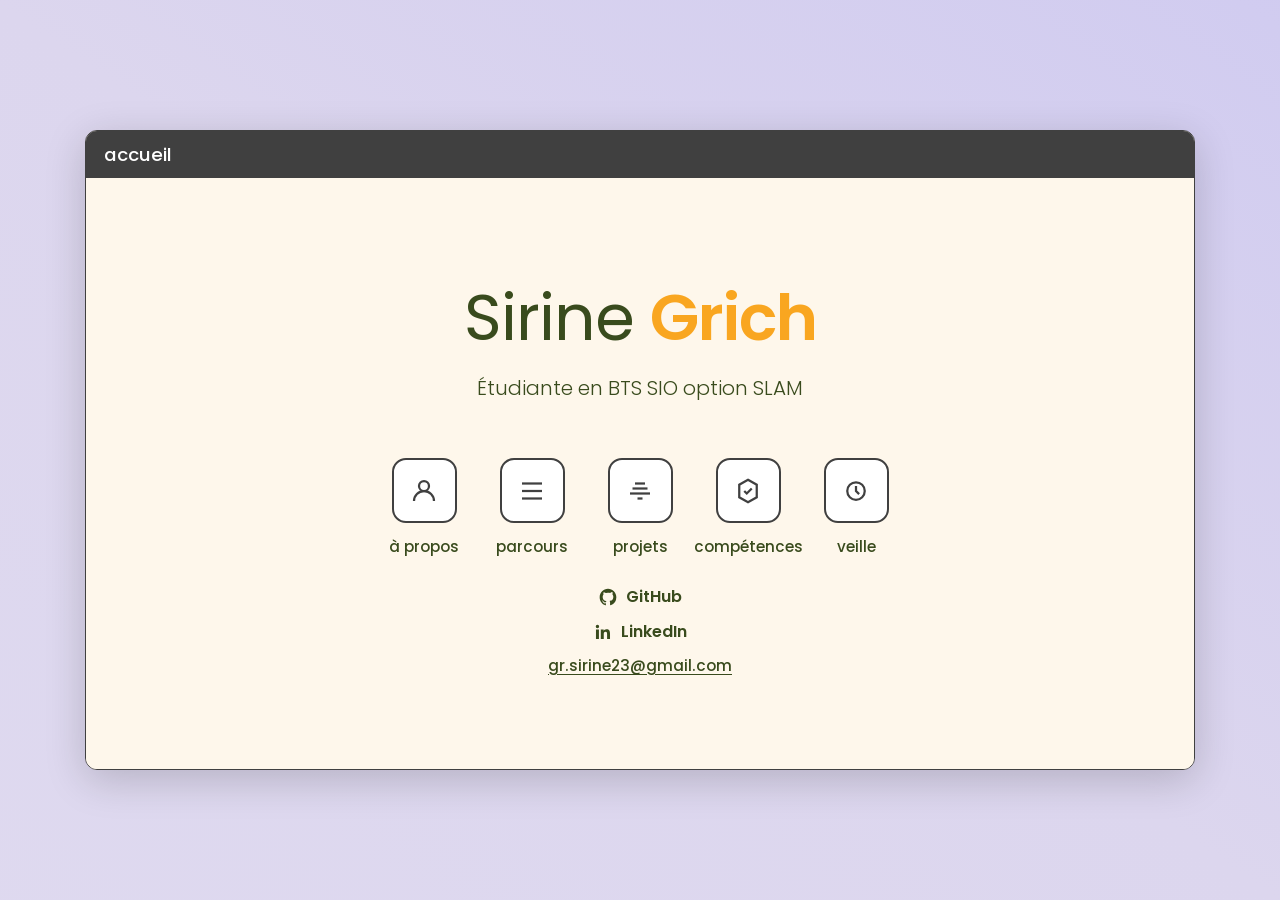
==== commit b0e01e5b: "portfolio BTS Blanc" ====
--- a/index.html
+++ b/index.html
@@ -4,304 +4,103 @@
     <meta charset="UTF-8">
     <meta name="viewport" content="width=device-width, initial-scale=1.0">
     <title>Portfolio | Sirine Grich</title>
+    <meta name="description" content="Portfolio BTS SIO SLAM de Sirine Grich">
     <link rel="stylesheet" href="style.css">
     <link rel="preconnect" href="https://fonts.googleapis.com">
     <link rel="preconnect" href="https://fonts.gstatic.com" crossorigin>
     <link href="https://fonts.googleapis.com/css2?family=Poppins:wght@300;400;500;600;700&display=swap" rel="stylesheet">
 </head>
 <body>
-
     <main class="desktop-area">
-        
-        <div class="os-window home-window">
+        <section class="os-window home-window">
             <div class="os-header">
                 <span class="window-title">accueil</span>
             </div>
-            
+
             <div class="window-body home-body">
                 <div class="home-hero">
-                    <h1 class="hero-main-title">Salut ! <span class="highlight">Je suis Sirine</span></h1>
-                    <p class="hero-subtitle">Développeuse web, étudiante en BTS SIO SLAM</p>
+                    <h1 class="hero-main-title">
+                        Sirine <span class="highlight">Grich</span>
+                    </h1>
+                    <p class="hero-subtitle">Étudiante en BTS SIO option SLAM</p>
                 </div>
 
-                <nav class="inner-menu">
-                    <button class="menu-item-btn" data-target="window-about">
-                        <div class="icon-circle">
-                            <svg viewBox="0 0 24 24" fill="none" stroke="currentColor" stroke-width="1.5"><circle cx="12" cy="12" r="10"/><line x1="12" y1="16" x2="12" y2="12"/><line x1="12" y1="8" x2="12.01" y2="8"/></svg>
+                <nav class="inner-menu" aria-label="Navigation principale">
+                    <a href="apropos.html" class="menu-item-btn">
+                        <div class="icon-circle" aria-hidden="true">
+                            <svg viewBox="0 0 24 24" fill="none" stroke="currentColor" stroke-width="1.8">
+                                <path d="M12 12a4 4 0 1 0-4-4 4 4 0 0 0 4 4Z"/>
+                                <path d="M4 20a8 8 0 0 1 16 0"/>
+                            </svg>
                         </div>
                         <span>à propos</span>
-                    </button>
-                    <button class="menu-item-btn" data-target="window-entreprise">
-                        <div class="icon-circle">
-                            <svg viewBox="0 0 24 24" fill="none" stroke="currentColor" stroke-width="1.5"><rect x="2" y="7" width="20" height="14" rx="2" ry="2"/><path d="M16 21V5a2 2 0 0 0-2-2h-4a2 2 0 0 0-2 2v16"/></svg>
+                    </a>
+
+                    <a href="parcours.html" class="menu-item-btn">
+                        <div class="icon-circle" aria-hidden="true">
+                            <svg viewBox="0 0 24 24" fill="none" stroke="currentColor" stroke-width="1.8">
+                                <path d="M4 6h16"/>
+                                <path d="M4 12h16"/>
+                                <path d="M4 18h16"/>
+                            </svg>
                         </div>
-                        <span>entreprise</span>
-                    </button>
-                    <button class="menu-item-btn" data-target="window-projets">
-                        <div class="icon-circle">
-                            <svg viewBox="0 0 24 24" fill="none" stroke="currentColor" stroke-width="1.5"><path d="M22 19a2 2 0 0 1-2 2H4a2 2 0 0 1-2-2V5a2 2 0 0 1 2-2h5l2 3h9a2 2 0 0 1 2 2z"/></svg>
+                        <span>parcours</span>
+                    </a>
+
+                    <a href="projets.html" class="menu-item-btn">
+                        <div class="icon-circle" aria-hidden="true">
+                            <svg viewBox="0 0 24 24" fill="none" stroke="currentColor" stroke-width="1.8">
+                                <path d="M8 6h8"/>
+                                <path d="M6 10h12"/>
+                                <path d="M4 14h16"/>
+                                <path d="M10 18h4"/>
+                            </svg>
                         </div>
                         <span>projets</span>
-                    </button>
-                    <button class="menu-item-btn" data-target="window-veille">
-                        <div class="icon-circle">
-                            <svg viewBox="0 0 24 24" fill="none" stroke="currentColor" stroke-width="1.5"><circle cx="11" cy="11" r="8"/><line x1="21" y1="21" x2="16.65" y2="16.65"/></svg>
+                    </a>
+
+                    <a href="competences.html" class="menu-item-btn">
+                        <div class="icon-circle" aria-hidden="true">
+                            <svg viewBox="0 0 24 24" fill="none" stroke="currentColor" stroke-width="1.8">
+                                <path d="M12 3l7 4v10l-7 4-7-4V7l7-4Z"/>
+                                <path d="M9 12l2 2 4-4"/>
+                            </svg>
+                        </div>
+                        <span>compétences</span>
+                    </a>
+
+                    <a href="veille.html" class="menu-item-btn">
+                        <div class="icon-circle" aria-hidden="true">
+                            <svg viewBox="0 0 24 24" fill="none" stroke="currentColor" stroke-width="1.8">
+                                <circle cx="12" cy="12" r="7"/>
+                                <path d="M12 8v4l2.5 2.5"/>
+                            </svg>
                         </div>
                         <span>veille</span>
-                    </button>
-                    <button class="menu-item-btn" data-target="window-contact">
-                        <div class="icon-circle">
-                            <svg viewBox="0 0 24 24" fill="none" stroke="currentColor" stroke-width="1.5"><path d="M4 4h16c1.1 0 2 .9 2 2v12c0 1.1-.9 2-2 2H4c1.1 0-2-.9-2-2V6c0-1.1.9-2 2-2z"/><polyline points="22,6 12,13 2,6"/></svg>
-                        </div>
-                        <span>contact</span>
-                    </button>
+                    </a>
                 </nav>
+
+                <div class="home-contact-block">
+    <a href="https://github.com/Sirine25vps" target="_blank" rel="noopener noreferrer" class="home-github-inline" aria-label="GitHub de Sirine Grich">
+        <svg viewBox="0 0 24 24" aria-hidden="true" class="contact-link-icon">
+            <path fill="currentColor" d="M12 2C6.48 2 2 6.58 2 12.23c0 4.52 2.87 8.35 6.84 9.71.5.1.68-.22.68-.49 0-.24-.01-1.04-.01-1.89-2.78.62-3.37-1.21-3.37-1.21-.45-1.18-1.11-1.49-1.11-1.49-.91-.64.07-.63.07-.63 1 .07 1.53 1.06 1.53 1.06.9 1.57 2.35 1.12 2.92.86.09-.67.35-1.12.63-1.38-2.22-.26-4.55-1.14-4.55-5.08 0-1.12.39-2.04 1.03-2.76-.1-.26-.45-1.3.1-2.71 0 0 .84-.28 2.75 1.05A9.3 9.3 0 0 1 12 6.84c.85 0 1.71.12 2.51.35 1.91-1.33 2.75-1.05 2.75-1.05.55 1.41.2 2.45.1 2.71.64.72 1.03 1.64 1.03 2.76 0 3.95-2.34 4.82-4.57 5.07.36.32.68.94.68 1.9 0 1.37-.01 2.47-.01 2.81 0 .27.18.59.69.49A10.25 10.25 0 0 0 22 12.23C22 6.58 17.52 2 12 2Z"/>
+        </svg>
+        <span>GitHub</span>
+    </a>
+
+    <a href="https://www.linkedin.com/in/sirine-g-5b9801351/" target="_blank" rel="noopener noreferrer" class="home-linkedin-inline" aria-label="LinkedIn de Sirine Grich">
+        <svg viewBox="0 0 24 24" aria-hidden="true" class="contact-link-icon linkedin-icon">
+            <path fill="currentColor" d="M20.45 20.45h-3.55v-5.57c0-1.33-.03-3.04-1.85-3.04-1.86 0-2.14 1.45-2.14 2.95v5.66H9.36V9h3.41v1.56h.05c.48-.9 1.63-1.85 3.35-1.85 3.58 0 4.24 2.36 4.24 5.43v6.31ZM5.34 7.43a2.06 2.06 0 1 1 0-4.12 2.06 2.06 0 0 1 0 4.12ZM7.12 20.45H3.56V9h3.56v11.45Z"/>
+        </svg>
+        <span>LinkedIn</span>
+    </a>
+
+    <a href="mailto:gr.sirine23@gmail.com" class="home-email-text" aria-label="Envoyer un mail à gr.sirine23@gmail.com">
+        gr.sirine23@gmail.com
+    </a>
+</div>
             </div>
-        </div>
-
-        <div class="os-window popup-window" id="window-about">
-            <div class="os-header">
-                <span class="window-title">à propos</span>
-                <span class="btn-close">[x]</span>
-            </div>
-            <div class="window-body inner-page">
-                <div class="about-layout">
-                    <div class="profile-meta">
-                        <h2 class="profile-name"><span class="highlight">Sirine Grich</span></h2>
-                        <p class="job-title">Développeuse web en alternance</p>
-                        <p class="meta-info">SIET Déménagement</p>
-                    </div>
-                </div>
-                
-                <div class="profile-text">
-                    <p>Je suis actuellement en BTS SIO (Solutions Logicielles et Applications Métiers) option SLAM. Passionnée par le développement et le design épuré, j'aime concevoir des applications web claires, modernes et performantes. Depuis un an, je combine rigueur technique et créativité pour répondre aux besoins numériques de mon entreprise d'accueil. J'accompagne la digitalisation de leurs services en créant des interfaces intuitives et en optimisant leur architecture système, avec l'ambition de fournir des outils toujours plus fiables aux utilisateurs.</p>
-                </div>
-
-                <div class="parcours-section">
-                    <h3>Mon parcours</h3>
-                    <ul class="timeline">
-                        <li>
-                            <span class="date">Sept. 2025</span>
-                            <div class="details">
-                                <strong>BTS SIO option SLAM</strong>
-                                <span>Nexa Campus Lyon | Ecole tech et digital</span>
-                            </div>
-                        </li>
-                        <li>
-                            <span class="date">2020 - 2024</span>
-                            <div class="details">
-                                <strong>Licence droit (L2)</strong>
-                                <span>Université Jean-Moulin Lyon 3</span>
-                            </div>
-                        </li>
-                        <li>
-                            <span class="date">2019 - 2020</span>
-                            <div class="details">
-                                <strong>Licence biologie (L1)</strong>
-                                <span>Université Claude Bernard Lyon 1</span>
-                            </div>
-                        </li>
-                        <li>
-                            <span class="date">2019</span>
-                            <div class="details">
-                                <strong>Baccalauréat scientifique option SVT</strong>
-                                <span>Lycée Lacassagne</span>
-                            </div>
-                        </li>
-                    </ul>
-                </div>
-            </div>
-        </div>
-
-        <div class="os-window popup-window" id="window-entreprise">
-            <div class="os-header">
-                <span class="window-title">entreprise</span>
-                <span class="btn-close">[x]</span>
-            </div>
-            <div class="window-body inner-page">
-                <h2>SIET Déménagement</h2>
-                <p class="meta-info">PME spécialisée dans le transport et la logistique</p>
-                
-                <div class="custom-block">
-                    <strong>Refonte web sur-mesure</strong>
-                    <p>Je refais totalement leur site internet via WordPress. Au lieu d'utiliser des modèles classiques, je code des blocs personnalisés pour répondre exactement à leur charte graphique et à leurs besoins spécifiques en termes d'expérience utilisateur.</p>
-                </div>
-
-                <div class="custom-block">
-                    <strong>Optimisation matérielle et réseau</strong>
-                    <p>J'ai mis à jour et réorganisé l'ensemble du parc informatique. J'ai notamment installé de nouveaux disques durs internes sur les postes de travail afin d'optimiser le stockage, la sécurité et la vitesse de traitement des données de l'entreprise.</p>
-                </div>
-
-                <div class="custom-block">
-                    <strong>Développement de base de données (Mission SLAM)</strong>
-                    <p>Afin de faciliter la gestion des devis, j'ai modélisé et mis en place une base de données relationnelle interne. Cet outil permet aux équipes commerciales de retrouver rapidement les informations clients et l'historique des interventions.</p>
-                </div>
-            </div>
-        </div>
-
-        <div class="os-window popup-window" id="window-projets">
-            <div class="os-header">
-                <span class="window-title">projets</span>
-                <span class="btn-close">[x]</span>
-            </div>
-            <div class="window-body inner-page">
-                <h2>Mes réalisations</h2>
-                
-                <article class="project-box">
-                    <div class="project-title-row">
-                       <h3>Laboratoire GSB (Galaxy Swiss Bourdin)</h3>
-                       <span class="meta-info">Projet de Référentiel</span>
-                    </div>
-                    <div class="tags">
-                        <span>C#</span><span>PHP</span><span>MVC</span><span>MySQL</span>
-                    </div>
-                    <p>Développement de l'application de gestion des frais de visite pour les délégués médicaux du laboratoire. Implémentation des règles métiers complexes, modélisation de la base de données relationnelle et sécurisation des accès.</p>
-                </article>
-
-                <article class="project-box">
-                    <div class="project-title-row">
-                       <h3>Quiz Interactif type Kahoot</h3>
-                       <span class="meta-info">Application Bureau</span>
-                    </div>
-                    <div class="tags">
-                        <span>C#</span><span>.NET</span><span>SQL Server</span><span>UI/UX</span>
-                    </div>
-                    <p>Conception et développement d'une application applicative de quiz dynamique inspirée de Kahoot. Prise en charge complète des sessions de questions, calcul des scores en temps réel et affichage du tableau de classement.</p>
-                </article>
-
-                <article class="project-box">
-                    <div class="project-title-row">
-                       <h3>Refonte du site institutionnel</h3>
-                       <span class="meta-info">SIET Déménagement</span>
-                    </div>
-                    <div class="tags">
-                        <span>WordPress</span><span>PHP</span><span>Elementor</span><span>Custom Code</span>
-                    </div>
-                    <p>Conception et intégration de blocs de code personnalisés pour étendre les fonctionnalités d'Elementor gratuit. Utilisation de l'IA pour optimiser le refactoring des scripts et garantir un code propre.</p>
-                </article>
-            </div>
-        </div>
-
-        <div class="os-window popup-window" id="window-veille">
-            <div class="os-header">
-                <span class="window-title">veille</span>
-                <span class="btn-close">[x]</span>
-            </div>
-            <div class="window-body inner-page">
-                <h2>Veille technologique</h2>
-                <p>Dans le cadre de mon BTS SIO, j'effectue une veille constante sur l'évolution des outils de développement pour rester à la pointe des nouvelles technologies.</p>
-                
-                <div class="custom-block">
-                    <h3>Thème : L'IA au service de la productivité du développeur</h3>
-                    <p>J'analyse l'intégration de l'IA dans les IDE (GitHub Copilot, Cursor, ChatGPT) : automatisation des blocs répétitifs, aide au débuggage et refactoring de scripts complexes.</p>
-                </div>
-
-                <div class="veille-articles">
-                    <article class="veille-card">
-                        <div class="card-meta">
-                            <span>Mai 2026</span>
-                            <span>Source : Geeek</span>
-                        </div>
-                        <h4>Le bouleversement économique de GitHub Copilot</h4>
-                        <p>GitHub Copilot bascule sur une facturation à l'usage par tokens, les sessions de code agentiques devenant trop coûteuses en ressources serveurs.</p>
-                        <div class="tags">
-                            <span>IA</span><span>Business</span>
-                        </div>
-                        <a href="https://www.geeek.org/github-copilot-facturation-token-ai-credits-2026/" target="_blank" class="btn-read">découvrir l'article</a>
-                    </article>
-
-                    <article class="veille-card">
-                        <div class="card-meta">
-                            <span>Mai 2026</span>
-                            <span>Source : Global Security Mag</span>
-                        </div>
-                        <h4>Les risques de sécurité avec Cursor IDE</h4>
-                        <p>Cursor est devenu l'IDE IA le plus utilisé, mais un rapport met en garde : l'accès global au code peut exposer les développeurs à des cyberattaques sophistiquées.</p>
-                        <div class="tags">
-                            <span>Cybersécurité</span><span>IA</span>
-                        </div>
-                        <a href="https://www.globalsecuritymag.fr/proofpoint-cursor-ide-expose-les-developpeurs-a-des-cyberattaques-sophistiquees.html" target="_blank" class="btn-read">découvrir l'article</a>
-                    </article>
-
-                    <article class="veille-card">
-                        <div class="card-meta">
-                            <span>Mai 2026</span>
-                            <span>Source : Decodeur IA</span>
-                        </div>
-                        <h4>Bilan 2026 : l'IA génère 41% du code mondial</h4>
-                        <p>Un panorama complet expliquant que 41% du code mondial est généré par l'IA, mais que 45% contient des vulnérabilités, rendant la revue de code humaine indispensable.</p>
-                        <div class="tags">
-                            <span>IA</span><span>Productivité</span>
-                        </div>
-                        <a href="https://www.decodeur-ia.com/articles/outils-ia-developpeurs-panorama-2026/" target="_blank" class="btn-read">découvrir l'article</a>
-                    </article>
-                </div>
-
-                <div class="curation-tools">
-                    <h3>Outils de curation</h3>
-                    <p>Pour mener à bien cette veille, j'utilise principalement <strong class="tool-name">Feedly</strong> pour agréger les flux RSS et <strong class="tool-name">Notion</strong> pour classer et synthétiser les articles pertinents.</p>
-                </div>
-            </div>
-        </div>
-
-        <div class="os-window popup-window" id="window-contact">
-            <div class="os-header">
-                <span class="window-title">contact</span>
-                <span class="btn-close">[x]</span>
-            </div>
-            <div class="window-body inner-page">
-                <h2>Me contacter</h2>
-                <p style="margin-bottom: 20px;">N'hésitez pas à consulter mon profil GitHub ou à m'envoyer un email pour toute question ou opportunité.</p>
-                
-                <div class="footer-links">
-                    <a href="https://github.com/Sirine25vps" target="_blank">
-                        <svg viewBox="0 0 24 24" fill="none" stroke="currentColor" stroke-width="2" style="width:18px; margin-right:5px; vertical-align:middle;"><path d="M9 19c-5 1.5-5-2.5-7-3m14 6v-3.87a3.37 3.37 0 0 0-.94-2.61c3.14-.35 6.44-1.54 6.44-7A5.44 5.44 0 0 0 20 4.77 5.07 5.07 0 0 0 19.91 1S18.73.65 16 2.48a13.38 13.38 0 0 0-7 0C6.27.65 5.09 1 5.09 1A5.07 5.07 0 0 0 5 4.77a5.44 5.44 0 0 0-1.5 3.78c0 5.42 3.3 6.61 6.44 7A3.37 3.37 0 0 0 9 18.13V22"/></svg>
-                        GitHub
-                    </a>
-                    <a href="mailto:gr.sirine23@gmail.com">
-                        <svg viewBox="0 0 24 24" fill="none" stroke="currentColor" stroke-width="2" style="width:18px; margin-right:5px; vertical-align:middle;"><path d="M4 4h16c1.1 0 2 .9 2 2v12c0 1.1-.9 2-2 2H4c1.1 0-2-.9-2-2V6c0-1.1.9-2 2-2z"/><polyline points="22,6 12,13 2,6"/></svg>
-                        gr.sirine23@gmail.com
-                    </a>
-                </div>
-
-                <div class="project-box" style="margin-top: 40px;">
-                    <p>Document officiel requis pour l'épreuve E4 du BTS :</p>
-                    <a href="tableau-de-synthese-E4.pdf" download class="btn-dl">Télécharger le tableau E4 (PDF)</a>
-                </div>
-            </div>
-        </div>
-
+        </section>
     </main>
-
-    <footer class="site-footer">
-        <p>&copy; 2026 - Sirine Grich - Tous droits réservés</p>
-    </footer>
-
-    <script>
-        let zIndexCounter = 10;
-
-        document.querySelectorAll('.menu-item-btn').forEach(button => {
-            button.addEventListener('click', () => {
-                const targetId = button.getAttribute('data-target');
-                const popup = document.getElementById(targetId);
-                popup.classList.add('active');
-                zIndexCounter++;
-                popup.style.zIndex = zIndexCounter;
-            });
-        });
-
-        document.querySelectorAll('.btn-close').forEach(btn => {
-            btn.addEventListener('click', (e) => {
-                e.target.closest('.popup-window').classList.remove('active');
-            });
-        });
-
-        document.querySelectorAll('.popup-window').forEach(window => {
-            window.addEventListener('mousedown', () => {
-                zIndexCounter++;
-                window.style.zIndex = zIndexCounter;
-            });
-        });
-    </script>
 </body>
 </html>
--- a/style.css
+++ b/style.css
@@ -1,15 +1,11 @@
-/* ==========================================================================
-   PALETTE DE COULEURS SIRINE
-   ========================================================================== */
 :root {
-    --text-dark: #394B1D;       
-    --accent-olive: #959725;    
-    --bg-creme: #FEF7EB;        
-    --highlight: #F9A620;       
-    --tag-pink: #FA8E9E;        
-    
-    --header-dark: #404040;     
-    --wave-1: #BAB7F4;          
+    --text-dark: #394B1D;
+    --accent-olive: #959725;
+    --bg-creme: #FEF7EB;
+    --highlight: #F9A620;
+    --tag-pink: #FA8E9E;
+    --header-dark: #404040;
+    --wave-1: #BAB7F4;
     --wave-2: #DCD6EE;
     --wave-3: #E3DFF2;
 }
@@ -20,41 +16,48 @@
     box-sizing: border-box;
 }
 
-html, body {
-    width: 100%;
-    height: 100%;
-    overflow: hidden;
+html,
+body {
+    min-height: 100%;
     font-family: 'Poppins', sans-serif;
     color: var(--text-dark);
     -webkit-font-smoothing: antialiased;
-    
     background: linear-gradient(215deg, var(--wave-1) 0%, var(--wave-2) 50%, var(--wave-3) 100%);
     background-size: 300% 300%;
     animation: waveMovement 15s ease infinite;
 }
 
 @keyframes waveMovement {
-    0% { background-position: 0% 50%; }
-    50% { background-position: 100% 50%; }
-    100% { background-position: 0% 50%; }
-}
-
-.desktop-area {
+    0% {
+        background-position: 0% 50%;
+    }
+    50% {
+        background-position: 100% 50%;
+    }
+    100% {
+        background-position: 0% 50%;
+    }
+}
+
+a {
+    text-decoration: none;
+    color: inherit;
+}
+
+.desktop-area,
+.page-shell {
     width: 100%;
-    height: calc(100% - 40px);
+    min-height: 100vh;
     display: flex;
     justify-content: center;
     align-items: center;
-    position: relative;
-}
-
-/* ==========================================================================
-   STYLE DES FENÊTRES (Taille et bords augmentés)
-   ========================================================================== */
+    padding: 30px;
+}
+
 .os-window {
     background-color: var(--bg-creme);
     border: 1.5px solid var(--header-dark);
-    border-radius: 12px; 
+    border-radius: 12px;
     box-shadow: 0px 10px 40px rgba(0, 0, 0, 0.18);
     display: flex;
     flex-direction: column;
@@ -71,37 +74,26 @@
 }
 
 .window-title {
-    font-family: 'Poppins', sans-serif;
-    font-size: 1.15rem; 
+    font-size: 1.15rem;
     font-weight: 500;
     text-transform: lowercase;
 }
 
-.btn-close {
-    font-family: monospace;
-    font-size: 1.3rem;
-    cursor: pointer;
-    font-weight: bold;
-    transition: color 0.2s;
-}
-
-.btn-close:hover {
-    color: var(--tag-pink);
+.home-window {
+    width: min(1110px, 96vw);
+    min-height: 640px;
+}
+
+.page-window {
+    width: min(1120px, 96vw);
+    min-height: 700px;
+    max-height: 88vh;
+    z-index: 1;
 }
 
 .window-body {
     flex: 1;
-    position: relative;
     background-color: var(--bg-creme);
-}
-
-/* ==========================================================================
-   FENÊTRE D'ACCUEIL (ACCUEIL)
-   ========================================================================== */
-.home-window {
-    width: 900px; 
-    height: 550px; 
-    z-index: 1; 
 }
 
 .home-body {
@@ -110,51 +102,68 @@
     justify-content: center;
     align-items: center;
     text-align: center;
-}
-
-.home-hero { margin-bottom: 45px; }
+    padding: 40px 30px;
+}
+
+.home-hero {
+    margin-bottom: 45px;
+}
 
 .hero-main-title {
-    font-size: 4rem; 
+    font-size: 4rem;
     font-weight: 400;
     letter-spacing: -1px;
 }
 
 .highlight {
-    color: var(--highlight); 
+    color: var(--highlight);
     font-weight: 600;
 }
 
 .hero-subtitle {
-    font-size: 1.25rem; 
+    font-size: 1.25rem;
     font-weight: 300;
     margin-top: 8px;
 }
 
 .inner-menu {
     display: flex;
-    gap: 35px;
+    justify-content: center;
+    align-items: flex-start;
+    gap: 18px;
+    flex-wrap: nowrap;
+    margin-top: 10px;
 }
 
 .menu-item-btn {
+    border: none;
     background: none;
-    border: none;
     cursor: pointer;
     display: flex;
     flex-direction: column;
     align-items: center;
-    color: var(--text-dark);
-    font-family: 'Poppins', sans-serif;
-    font-size: 1.05rem; 
+    justify-content: flex-start;
+    width: 90px;
+    flex: 0 0 90px;
+    color: var(--text-dark);
+    font-size: 0.95rem;
     font-weight: 500;
     text-transform: lowercase;
+    text-decoration: none;
+}
+
+.menu-item-btn span {
+    display: block;
+    text-align: center;
+    line-height: 1.25;
+    margin-top: 4px;
 }
 
 .icon-circle {
-    width: 65px; 
+    width: 65px;
     height: 65px;
-    border-radius: 14px; 
-    border: 2px solid var(--header-dark); 
+    border-radius: 14px;
+    border: 2px solid var(--header-dark);
     display: flex;
     align-items: center;
     justify-content: center;
@@ -174,143 +183,192 @@
     box-shadow: 0px 5px 0px var(--header-dark);
 }
 
-/* ==========================================================================
-   FENÊTRES FLOTTANTES (POPUPS)
-   ========================================================================== */
-.popup-window {
-    position: absolute;
-    width: 750px; 
-    height: 500px; 
-    top: 50%;
-    left: 50%;
-    transform: translate(-40%, -40%);
-    display: none; 
-}
-
-.popup-window.active {
-    display: flex;
+.home-contact-block {
+    display: flex;
+    flex-direction: column;
+    align-items: center;
+    justify-content: center;
+    gap: 10px;
+    margin-top: 28px;
+}
+
+.home-github-inline {
+    display: inline-flex;
+    align-items: center;
+    justify-content: center;
+    gap: 8px;
+    color: var(--text-dark);
+    font-size: 1rem;
+    font-weight: 600;
+    text-decoration: none;
+    transition: color 0.2s ease, transform 0.2s ease;
+}
+
+.home-github-inline:hover {
+    color: var(--highlight);
+    transform: translateY(-1px);
+}
+
+.contact-link-icon {
+    width: 20px;
+    height: 20px;
+    flex: 0 0 20px;
+}
+
+.home-email-text {
+    font-size: 0.96rem;
+    font-weight: 500;
+    color: var(--text-dark);
+    text-decoration: underline;
+    text-underline-offset: 3px;
+    transition: color 0.2s ease;
+    word-break: break-word;
+}
+
+.home-email-text:hover {
+    color: var(--highlight);
 }
 
 .inner-page {
-    padding: 40px 45px;
-    overflow-y: auto; 
+    width: 100%;
+    max-width: none;
+    padding: 34px 30px 40px;
+    overflow-y: auto;
+    overflow-x: hidden;
     scrollbar-width: thin;
     scrollbar-color: var(--accent-olive) transparent;
 }
 
-.inner-page::-webkit-scrollbar { width: 8px; }
+.inner-page::-webkit-scrollbar {
+    width: 8px;
+}
+
 .inner-page::-webkit-scrollbar-thumb {
     background-color: var(--accent-olive);
     border-radius: 10px;
 }
 
-.inner-page h2 {
-    font-size: 1.7rem; 
-    font-weight: 600;
-    margin-bottom: 15px;
-}
-
-.inner-page h3 {
-    font-size: 1.25rem;
-    font-weight: 600;
+.section-main-title {
+    font-size: 2rem;
+    font-weight: 700;
+    color: var(--text-dark);
+    margin-bottom: 20px;
+}
+
+.section-subtitle {
+    font-size: 1.3rem;
+    font-weight: 600;
+    color: var(--text-dark);
+    margin-bottom: 14px;
+}
+
+.sub-block-title {
+    font-size: 1.08rem;
+    font-weight: 600;
+    color: var(--text-dark);
     margin-bottom: 10px;
-    color: var(--text-dark);
-}
-
-.inner-page p, .inner-page li {
-    font-size: 1.05rem; 
-    line-height: 1.7;
-}
-
-/* ==========================================================================
-   PAGE À PROPOS ET PARCOURS
-   ========================================================================== */
-.about-layout {
-    display: flex;
-    align-items: center;
-    gap: 35px;
-    margin-bottom: 30px;
-}
-
-/* RÈGLES DE LA PHOTO ENLEVÉES PUISQUE LA PHOTO EST SUPPRIMÉE DANS LE HTML */
-
-.profile-name {
-    font-size: 2.5rem; 
+}
+
+.inner-page p,
+.inner-page li {
+    font-size: 1.02rem;
+    line-height: 1.75;
+    color: var(--text-dark);
+}
+
+.custom-block {
+    width: 100%;
+    display: block;
+    border: 1px solid var(--header-dark);
+    border-radius: 8px;
+    padding: 24px 28px;
+    margin-top: 20px;
+    background-color: rgba(255, 255, 255, 0.52);
+}
+
+.custom-block strong {
+    font-weight: 700;
+}
+
+.intro-block p {
+    margin-bottom: 16px;
+}
+
+.intro-name {
+    font-size: 1.15rem;
+    margin-bottom: 6px !important;
+}
+
+.intro-meta {
+    font-size: 1.05rem;
     font-weight: 500;
-    margin-bottom: 2px;
-}
-
-.job-title {
-    font-size: 1.15rem;
-    font-weight: 500;
-}
-
-.meta-info {
-    font-size: 1rem;
-    opacity: 0.8;
-}
-
-/* Timeline du parcours */
-.parcours-section {
-    margin-top: 40px;
-    border-top: 1.5px solid rgba(57, 75, 29, 0.2);
-    padding-top: 30px;
+    color: var(--accent-olive);
+    margin-bottom: 18px !important;
+}
+
+.mini-separator {
+    width: 100%;
+    height: 1px;
+    background-color: rgba(57, 75, 29, 0.18);
+    margin: 10px 0 16px;
+}
+
+.intro-points {
+    list-style: none;
+    margin-top: 12px;
+    padding-left: 0;
+}
+
+.intro-points li {
+    position: relative;
+    padding-left: 22px;
+    margin-bottom: 12px;
+}
+
+.intro-points li::before {
+    content: "—";
+    position: absolute;
+    left: 0;
+    top: 0;
+    color: var(--highlight);
+    font-weight: 700;
 }
 
 .timeline {
     list-style: none;
-    margin-top: 15px;
+    margin-top: 18px;
 }
 
 .timeline li {
-    display: flex;
-    gap: 20px;
-    margin-bottom: 20px;
+    display: grid;
+    grid-template-columns: 150px 1fr;
+    gap: 18px;
+    margin-bottom: 18px;
+    align-items: start;
 }
 
 .timeline .date {
     font-weight: 600;
     color: var(--highlight);
-    width: 110px;
-    flex-shrink: 0;
-    font-size: 1.05rem;
+    font-size: 1.02rem;
 }
 
 .timeline .details {
     display: flex;
     flex-direction: column;
+    gap: 3px;
 }
 
 .timeline .details strong {
-    font-size: 1.1rem;
+    font-size: 1.08rem;
     color: var(--text-dark);
 }
 
 .timeline .details span {
-    font-size: 0.95rem;
+    font-size: 0.97rem;
     color: var(--accent-olive);
 }
 
-/* ==========================================================================
-   BLOCS ET ÉLÉMENTS INTERNES
-   ========================================================================== */
-.custom-block {
-    border: 1px solid var(--header-dark);
-    border-radius: 8px;
-    padding: 20px;
-    margin-top: 20px;
-    background-color: rgba(255, 255, 255, 0.5);
-}
-
-.custom-block strong {
-    display: block;
-    font-size: 1.15rem;
-    margin-bottom: 8px;
-}
-
-/* ==========================================================================
-   SECTION PROJETS
-   ========================================================================== */
 .project-box {
     border: 1px solid var(--header-dark);
     border-radius: 8px;
@@ -319,89 +377,163 @@
     margin-top: 20px;
 }
 
+.project-box p {
+    margin-bottom: 10px;
+}
+
+.project-box p:last-child {
+    margin-bottom: 0;
+}
+
 .project-title-row {
     display: flex;
     justify-content: space-between;
     align-items: baseline;
-    font-weight: 600;
+    gap: 15px;
     margin-bottom: 12px;
-}
-
-.project-title-row h3 {
-    font-size: 1.2rem;
-    margin-bottom: 0;
+    flex-wrap: wrap;
 }
 
 .tags {
-    margin-bottom: 15px;
+    margin-bottom: 18px;
 }
 
 .tags span {
     display: inline-block;
-    font-size: 0.85rem;
+    font-size: 0.82rem;
     background-color: var(--tag-pink);
     color: #FFF;
-    padding: 4px 10px;
-    border-radius: 6px;
+    padding: 5px 10px;
+    border-radius: 999px;
     margin-right: 8px;
+    margin-bottom: 8px;
     font-weight: 500;
 }
 
-/* ==========================================================================
-   SECTION VEILLE (GRILLE DE CARTES D'ARTICLES AMÉLIORÉE)
-   ========================================================================== */
+.veille-hero {
+    margin-bottom: 22px;
+}
+
+.veille-kicker {
+    display: inline-block;
+    font-size: 0.85rem;
+    font-weight: 600;
+    color: var(--accent-olive);
+    background-color: rgba(149, 151, 37, 0.12);
+    border: 1px solid rgba(149, 151, 37, 0.18);
+    padding: 6px 12px;
+    border-radius: 999px;
+    margin-bottom: 14px;
+}
+
+.veille-intro {
+    max-width: 950px;
+    font-size: 1.03rem;
+    line-height: 1.8;
+    margin-top: -4px;
+}
+
+.veille-tools-list {
+    display: flex;
+    flex-wrap: wrap;
+    gap: 10px;
+    margin-top: 16px;
+    margin-bottom: 18px;
+}
+
+.veille-tools-list span {
+    display: inline-block;
+    padding: 8px 14px;
+    border-radius: 999px;
+    background-color: rgba(149, 151, 37, 0.12);
+    border: 1px solid rgba(149, 151, 37, 0.20);
+    color: var(--text-dark);
+    font-size: 0.95rem;
+    font-weight: 500;
+}
+
+.veille-tools-note {
+    font-size: 0.96rem;
+    color: var(--accent-olive);
+    line-height: 1.7;
+}
+
 .veille-articles {
     display: grid;
-    grid-template-columns: repeat(auto-fill, minmax(300px, 1fr));
+    grid-template-columns: repeat(auto-fit, minmax(280px, 1fr));
     gap: 20px;
     margin: 25px 0;
 }
 
+.six-cards-grid {
+    display: grid;
+    grid-template-columns: repeat(3, minmax(0, 1fr));
+    gap: 22px;
+    margin-top: 26px;
+}
+
 .veille-card {
-    background-color: #FFFFFF;
-    border: 1px solid var(--header-dark);
-    border-radius: 8px;
+    background: rgba(255, 255, 255, 0.70);
+    border: 1px solid rgba(64, 64, 64, 0.18);
+    border-radius: 14px;
     padding: 20px;
     display: flex;
     flex-direction: column;
+    min-height: 100%;
+    box-shadow: 0 10px 24px rgba(64, 64, 64, 0.08);
+    backdrop-filter: blur(6px);
+    -webkit-backdrop-filter: blur(6px);
+    transition: transform 0.2s ease, box-shadow 0.2s ease;
+}
+
+.veille-card:hover {
+    transform: translateY(-4px);
+    box-shadow: 0 16px 30px rgba(64, 64, 64, 0.12);
 }
 
 .card-meta {
     display: flex;
     justify-content: space-between;
-    font-size: 0.85rem;
-    color: #666;
-    margin-bottom: 12px;
-}
-
-.veille-card h4 {
-    font-size: 1.1rem;
-    font-weight: 600;
+    gap: 10px;
+    flex-wrap: wrap;
+    font-size: 0.83rem;
+    color: rgba(57, 75, 29, 0.72);
+    margin-bottom: 14px;
+}
+
+.veille-card .sub-block-title,
+.veille-card h3 {
+    font-size: 1.15rem;
+    line-height: 1.45;
     margin-bottom: 10px;
-    color: var(--text-dark);
 }
 
 .veille-card p {
-    font-size: 0.95rem;
-    margin-bottom: 15px;
-    flex-grow: 1; /* Aligne les boutons au bas de la carte */
+    font-size: 0.97rem;
+    line-height: 1.75;
+    margin-bottom: 16px;
+    flex-grow: 1;
 }
 
 .btn-read {
-    display: inline-block;
+    display: inline-flex;
+    align-items: center;
+    justify-content: center;
+    width: 100%;
     background-color: var(--highlight);
     color: #FFF;
     text-align: center;
-    text-decoration: none;
-    font-weight: 600;
-    font-size: 0.9rem;
-    padding: 10px 15px;
-    border-radius: 6px;
-    transition: background-color 0.2s;
+    font-weight: 600;
+    font-size: 0.95rem;
+    padding: 12px 16px;
+    border-radius: 10px;
+    transition: background-color 0.2s ease, transform 0.2s ease;
+    margin-top: auto;
 }
 
 .btn-read:hover {
     background-color: var(--text-dark);
+    transform: translateY(-1px);
 }
 
 .curation-tools {
@@ -415,48 +547,449 @@
     font-weight: 600;
 }
 
-/* ==========================================================================
-   BOUTONS ET EN-TÊTES DE CONTACT
-   ========================================================================= */
-.btn-dl {
+.footer-links {
+    margin-top: 30px;
+    display: flex;
+    gap: 20px;
+    flex-wrap: wrap;
+}
+
+.footer-links a {
+    display: inline-flex;
+    align-items: center;
+    color: var(--text-dark);
+    font-size: 1.05rem;
+    font-weight: 600;
+}
+
+.footer-links a:hover {
+    color: var(--highlight);
+}
+
+.btn-dl,
+.btn-back {
     display: inline-block;
     text-decoration: none;
     font-size: 0.95rem;
     font-weight: 600;
+    color: #fff;
+    border: 1.5px solid #fff;
+    padding: 8px 16px;
+    border-radius: 8px;
+    transition: 0.2s;
+}
+
+.btn-dl {
     color: var(--text-dark);
     border: 1.5px solid var(--header-dark);
-    padding: 12px 25px;
-    border-radius: 8px;
     margin-top: 15px;
-    transition: background 0.2s;
-}
-
-.btn-dl:hover { background-color: var(--highlight); color: #FFF; border-color: var(--highlight); }
-
-.footer-links {
-    margin-top: 30px;
-    display: flex;
-    gap: 30px;
-}
-
-.footer-links a {
-    color: var(--text-dark);
-    font-size: 1.1rem;
-    font-weight: 600;
+}
+
+.btn-back:hover {
+    background-color: #ffffff;
+    color: var(--header-dark);
+}
+
+.btn-dl:hover {
+    background-color: var(--highlight);
+    color: #fff;
+    border-color: var(--highlight);
+}
+
+.btn-close-link {
+    font-family: monospace;
+    font-size: 1rem;
+    cursor: pointer;
+    font-weight: bold;
+    color: #FFFFFF;
     text-decoration: none;
-}
-
-.footer-links a:hover { color: var(--highlight); }
-
-/* ==========================================================================
-   FOOTER (TOUT EN BAS)
-   ========================================================================= */
+    transition: color 0.2s;
+}
+
+.btn-close-link:hover {
+    color: var(--tag-pink);
+}
+
 .site-footer {
-    position: absolute;
-    bottom: 15px;
     width: 100%;
     text-align: center;
     font-size: 0.9rem;
     color: var(--text-dark);
     opacity: 0.8;
+    padding-bottom: 20px;
+}
+
+.project-type {
+    font-size: 1.05rem;
+    font-weight: 500;
+    color: var(--text-dark);
+    white-space: nowrap;
+}
+
+.project-meta-line {
+    font-size: 1rem;
+    font-weight: 500;
+    color: var(--accent-olive);
+    margin-bottom: 14px;
+}
+
+.project-skills {
+    margin-top: 18px;
+    padding-top: 14px;
+    border-top: 1px solid rgba(57, 75, 29, 0.18);
+    font-size: 0.98rem;
+}
+
+.project-skills strong {
+    color: var(--text-dark);
+}
+
+.project-box h2 {
+    margin-bottom: 8px;
+}
+
+.project-box .tags {
+    margin-bottom: 18px;
+}
+
+.docs-hero {
+    margin-bottom: 26px;
+}
+
+.docs-kicker {
+    display: inline-block;
+    font-size: 0.88rem;
+    font-weight: 600;
+    color: var(--accent-olive);
+    background: rgba(149, 151, 37, 0.12);
+    border: 1px solid rgba(149, 151, 37, 0.18);
+    padding: 6px 12px;
+    border-radius: 999px;
+    margin-bottom: 14px;
+}
+
+.docs-hero-text {
+    max-width: 760px;
+    font-size: 1.02rem;
+    line-height: 1.8;
+    opacity: 0.92;
+}
+
+.docs-grid-premium {
+    display: grid;
+    grid-template-columns: repeat(auto-fit, minmax(320px, 1fr));
+    gap: 24px;
+    align-items: stretch;
+}
+
+.document-card {
+    margin-top: 0;
+}
+
+.premium-doc-card {
+    min-height: 320px;
+    padding: 26px;
+    border-radius: 18px;
+    background: rgba(255, 255, 255, 0.58);
+    border: 1px solid rgba(64, 64, 64, 0.18);
+    box-shadow: 0 18px 40px rgba(64, 64, 64, 0.10);
+    backdrop-filter: blur(10px);
+    -webkit-backdrop-filter: blur(10px);
+    position: relative;
+    overflow: hidden;
+}
+
+.premium-doc-card::before {
+    content: "";
+    position: absolute;
+    inset: 0;
+    background: linear-gradient(135deg, rgba(255, 255, 255, 0.32), rgba(255, 255, 255, 0.06));
+    pointer-events: none;
+}
+
+.premium-doc-top,
+.premium-doc-body,
+.premium-doc-footer {
+    position: relative;
+    z-index: 1;
+}
+
+.premium-doc-top {
+    display: flex;
+    align-items: flex-start;
+    gap: 18px;
+    margin-bottom: 24px;
+}
+
+.document-icon-wrap {
+    flex: 0 0 auto;
+}
+
+.document-icon {
+    width: 70px;
+    height: 70px;
+    border-radius: 20px;
+    display: flex;
+    align-items: center;
+    justify-content: center;
+    background: linear-gradient(145deg, var(--tag-pink), #f7a8b3);
+    color: #fff;
+    font-size: 1rem;
+    font-weight: 700;
+    letter-spacing: 0.8px;
+    box-shadow: 0 12px 24px rgba(250, 142, 158, 0.25);
+}
+
+.document-chip {
+    display: inline-block;
+    font-size: 0.82rem;
+    font-weight: 600;
+    color: var(--header-dark);
+    background-color: rgba(64, 64, 64, 0.08);
+    border: 1px solid rgba(64, 64, 64, 0.12);
+    padding: 5px 10px;
+    border-radius: 999px;
+    margin-bottom: 10px;
+}
+
+.premium-doc-head .section-subtitle {
+    margin-bottom: 8px;
+    line-height: 1.3;
+}
+
+.document-label {
+    font-size: 0.96rem;
+    color: var(--accent-olive);
+    line-height: 1.6;
+    font-weight: 500;
+}
+
+.premium-doc-body {
+    margin-bottom: 22px;
+}
+
+.doc-intro {
+    margin-bottom: 18px;
+}
+
+.premium-doc-body .doc-intro {
+    margin-bottom: 0;
+    font-size: 1rem;
+    line-height: 1.8;
+}
+
+.premium-doc-footer {
+    margin-top: auto;
+    display: flex;
+    flex-direction: column;
+    gap: 18px;
+}
+
+.document-meta {
+    font-size: 0.95rem;
+    color: var(--text-dark);
+    opacity: 0.82;
+}
+
+.doc-actions {
+    display: flex;
+    gap: 14px;
+    flex-wrap: wrap;
+    margin-bottom: 20px;
+}
+
+.btn-doc {
+    display: inline-flex;
+    align-items: center;
+    justify-content: center;
+    width: fit-content;
+    padding: 11px 18px;
+    border-radius: 10px;
+    font-size: 0.95rem;
+    font-weight: 600;
+    transition: 0.2s ease;
+    border: 1.5px solid var(--header-dark);
+}
+
+.btn-open {
+    background-color: var(--header-dark);
+    color: #fff;
+}
+
+.btn-open:hover {
+    background-color: var(--text-dark);
+    border-color: var(--text-dark);
+}
+
+.premium-btn {
+    min-width: 180px;
+    border-radius: 12px;
+    padding: 12px 18px;
+    box-shadow: 0 10px 20px rgba(64, 64, 64, 0.12);
+}
+
+.premium-btn:hover {
+    transform: translateY(-2px);
+}
+
+@media (max-width: 1200px) {
+    .home-window,
+    .page-window {
+        width: 95%;
+    }
+
+    .hero-main-title {
+        font-size: 3.2rem;
+    }
+
+    .inner-menu {
+        flex-wrap: wrap;
+    }
+}
+
+@media (max-width: 1100px) {
+    .six-cards-grid {
+        grid-template-columns: repeat(2, minmax(0, 1fr));
+    }
+}
+
+@media (max-width: 768px) {
+    .desktop-area,
+    .page-shell {
+        padding: 15px;
+    }
+
+    .home-window,
+    .page-window {
+        width: 100%;
+        min-height: auto;
+        max-height: none;
+    }
+
+    .hero-main-title {
+        font-size: 2.3rem;
+    }
+
+    .hero-subtitle {
+        font-size: 1rem;
+    }
+
+    .inner-menu {
+        gap: 18px;
+        flex-wrap: wrap;
+    }
+
+    .home-contact-block {
+        margin-top: 22px;
+        gap: 8px;
+    }
+
+    .home-github-inline {
+        font-size: 0.96rem;
+    }
+
+    .home-email-text {
+        font-size: 0.9rem;
+        text-align: center;
+    }
+
+    .inner-page {
+        padding: 22px 18px 28px;
+    }
+
+    .section-main-title {
+        font-size: 1.6rem;
+    }
+
+    .section-subtitle {
+        font-size: 1.15rem;
+    }
+
+    .timeline li {
+        grid-template-columns: 1fr;
+        gap: 4px;
+    }
+
+    .intro-meta {
+        font-size: 0.98rem;
+    }
+
+    .custom-block {
+        padding: 18px 18px;
+    }
+
+    .project-title-row {
+        flex-direction: column;
+        align-items: flex-start;
+    }
+
+    .docs-hero {
+        margin-bottom: 20px;
+    }
+
+    .docs-hero-text {
+        font-size: 0.97rem;
+        line-height: 1.7;
+    }
+
+    .premium-doc-card {
+        min-height: auto;
+        padding: 22px 18px;
+        border-radius: 16px;
+    }
+
+    .premium-doc-top {
+        gap: 14px;
+        margin-bottom: 18px;
+    }
+
+    .document-icon {
+        width: 58px;
+        height: 58px;
+        border-radius: 16px;
+        font-size: 0.9rem;
+    }
+
+    .doc-actions {
+        flex-direction: column;
+    }
+
+    .btn-doc,
+    .premium-btn {
+        width: 100%;
+    }
+
+    .six-cards-grid {
+        grid-template-columns: 1fr;
+    }
+
+    .veille-intro {
+        font-size: 0.98rem;
+    }
+
+    .veille-card {
+        padding: 18px;
+    }
+}
+
+.home-linkedin-inline {
+    display: inline-flex;
+    align-items: center;
+    justify-content: center;
+    gap: 8px;
+    color: var(--text-dark);
+    font-size: 1rem;
+    font-weight: 600;
+    text-decoration: none;
+    transition: color 0.2s ease, transform 0.2s ease;
+}
+
+.home-linkedin-inline:hover {
+    color: #0A66C2;
+    transform: translateY(-1px);
+}
+
+.linkedin-icon {
+    width: 20px;
+    height: 20px;
 }
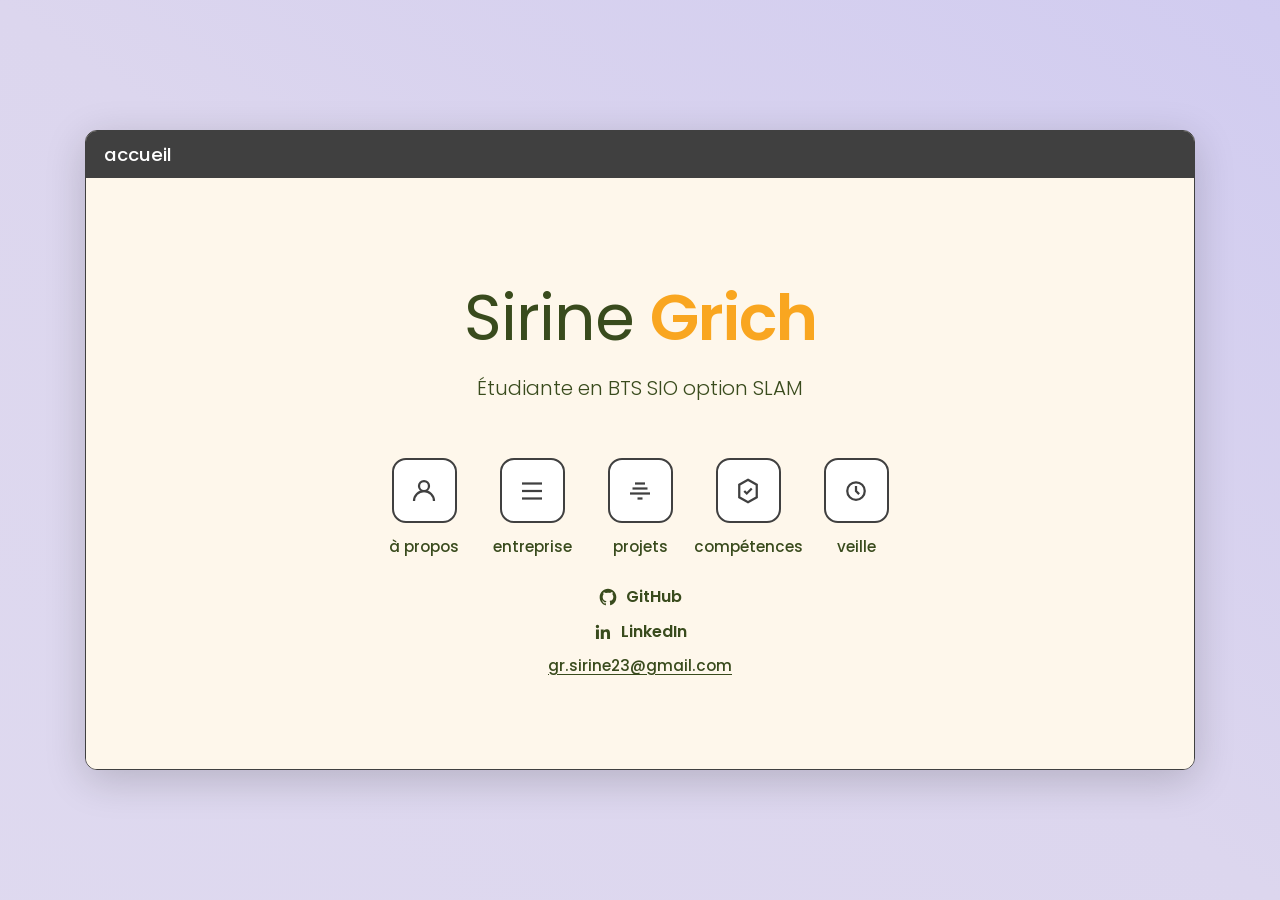
==== commit 9ae1bf74: "Fix lien parcours vers entreprise" ====
--- a/index.html
+++ b/index.html
@@ -36,7 +36,7 @@
                         <span>à propos</span>
                     </a>
 
-                    <a href="parcours.html" class="menu-item-btn">
+                    <a href="entreprise.html" class="menu-item-btn">
                         <div class="icon-circle" aria-hidden="true">
                             <svg viewBox="0 0 24 24" fill="none" stroke="currentColor" stroke-width="1.8">
                                 <path d="M4 6h16"/>
@@ -44,7 +44,8 @@
                                 <path d="M4 18h16"/>
                             </svg>
                         </div>
-                        <span>parcours</span>
+                        <span>entreprise</span>
+                    </a>    
                     </a>
 
                     <a href="projets.html" class="menu-item-btn">
